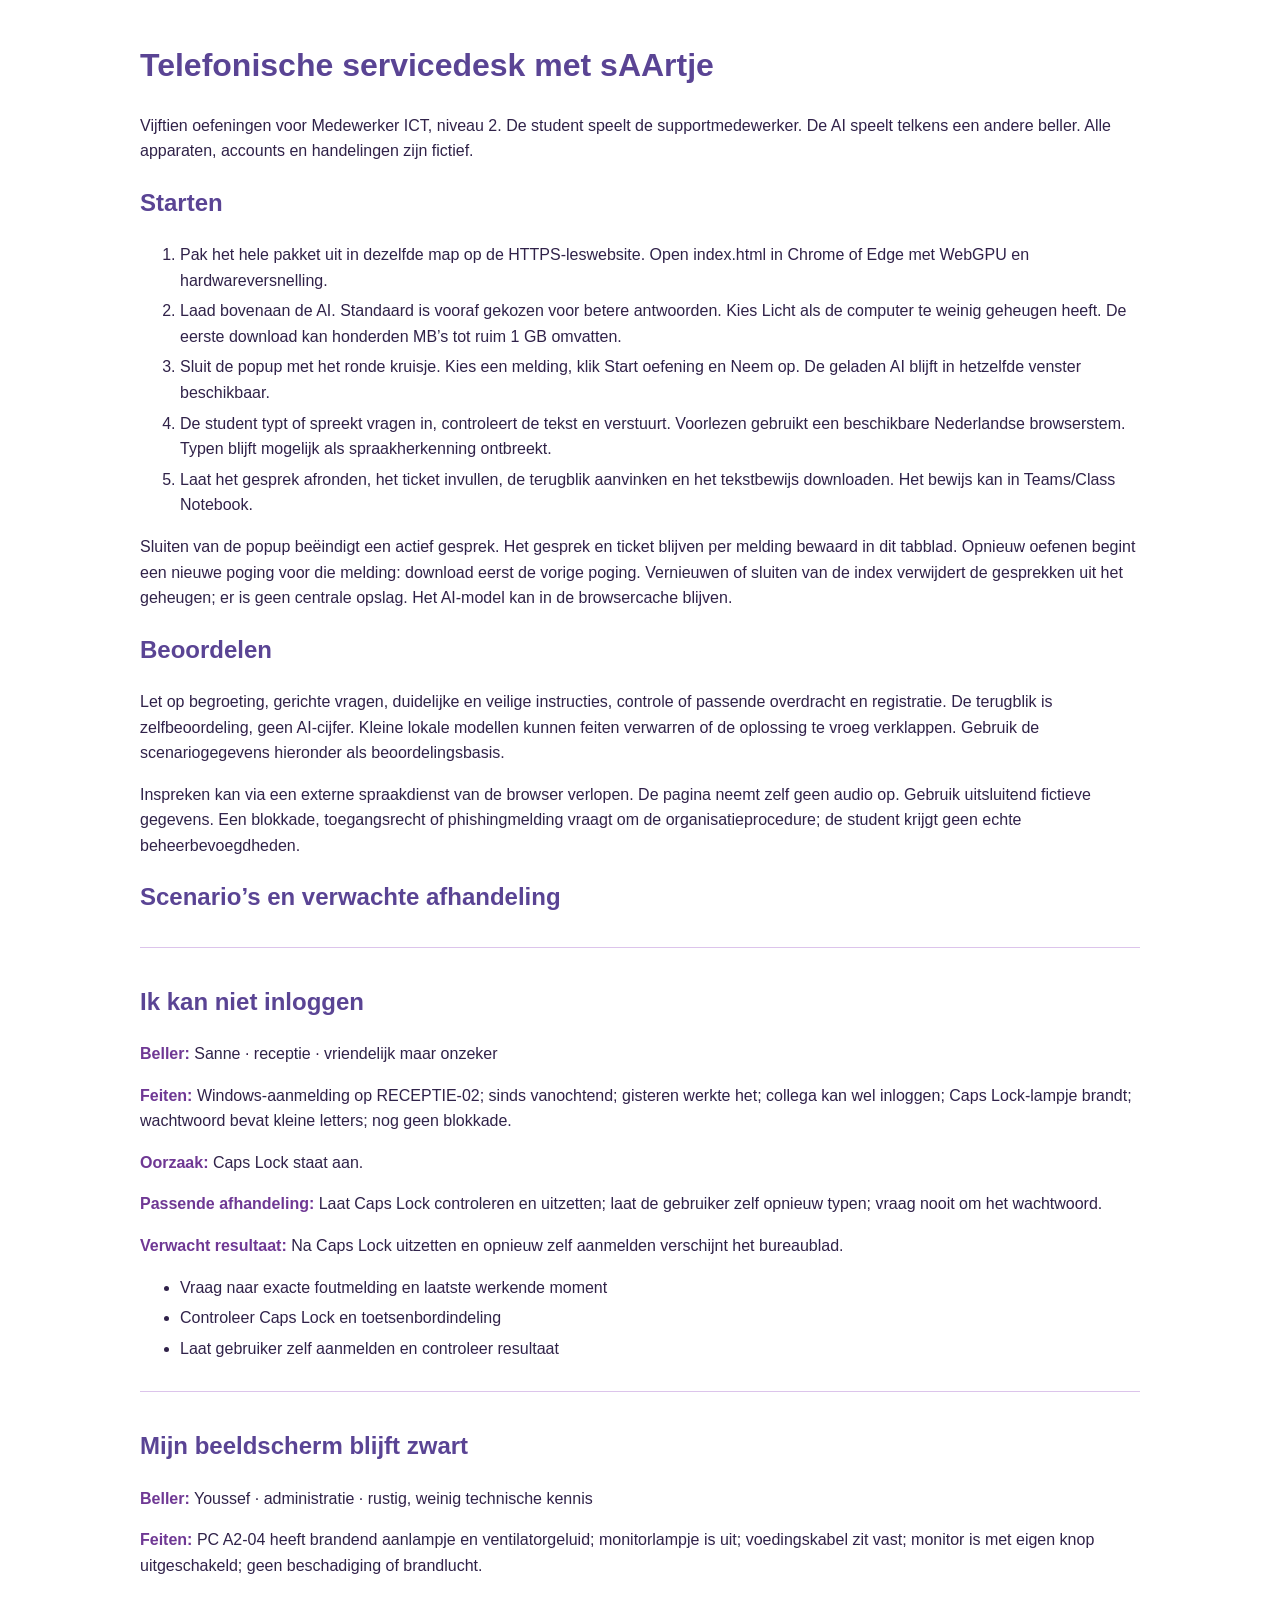
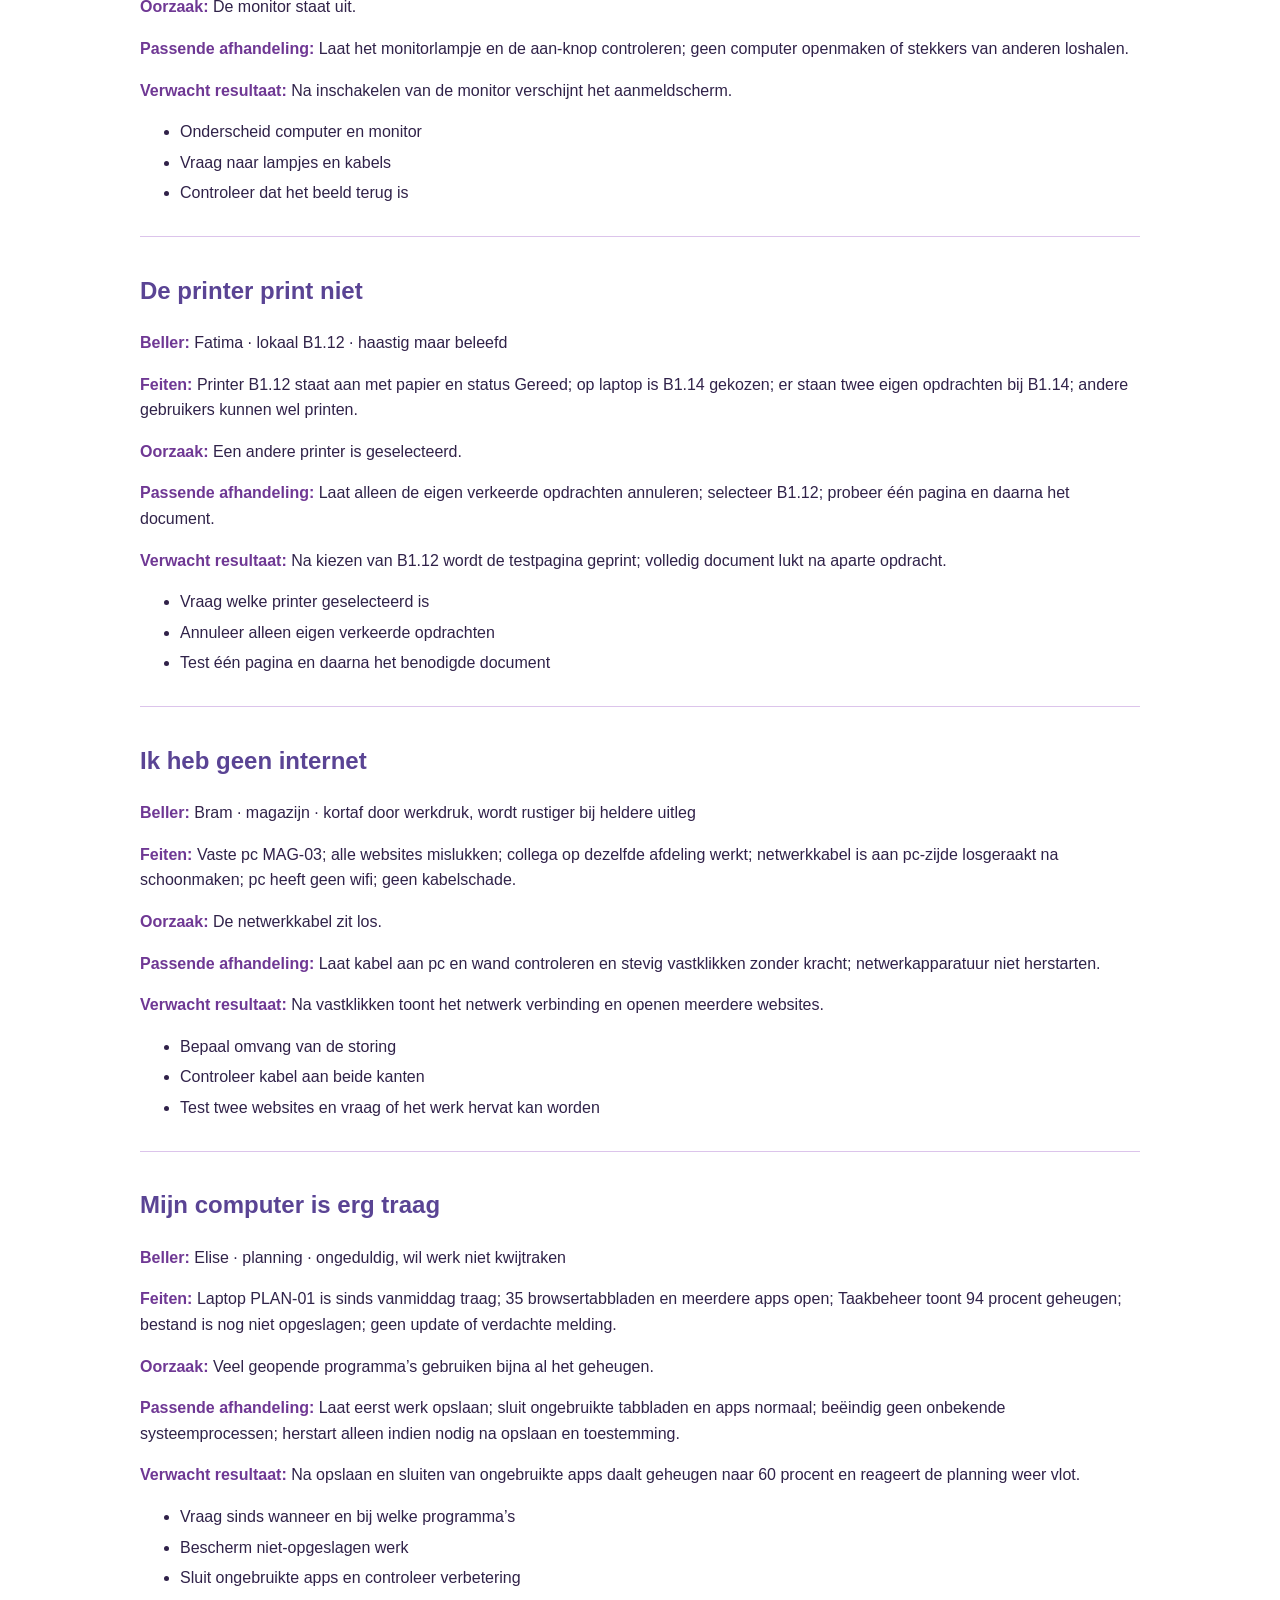
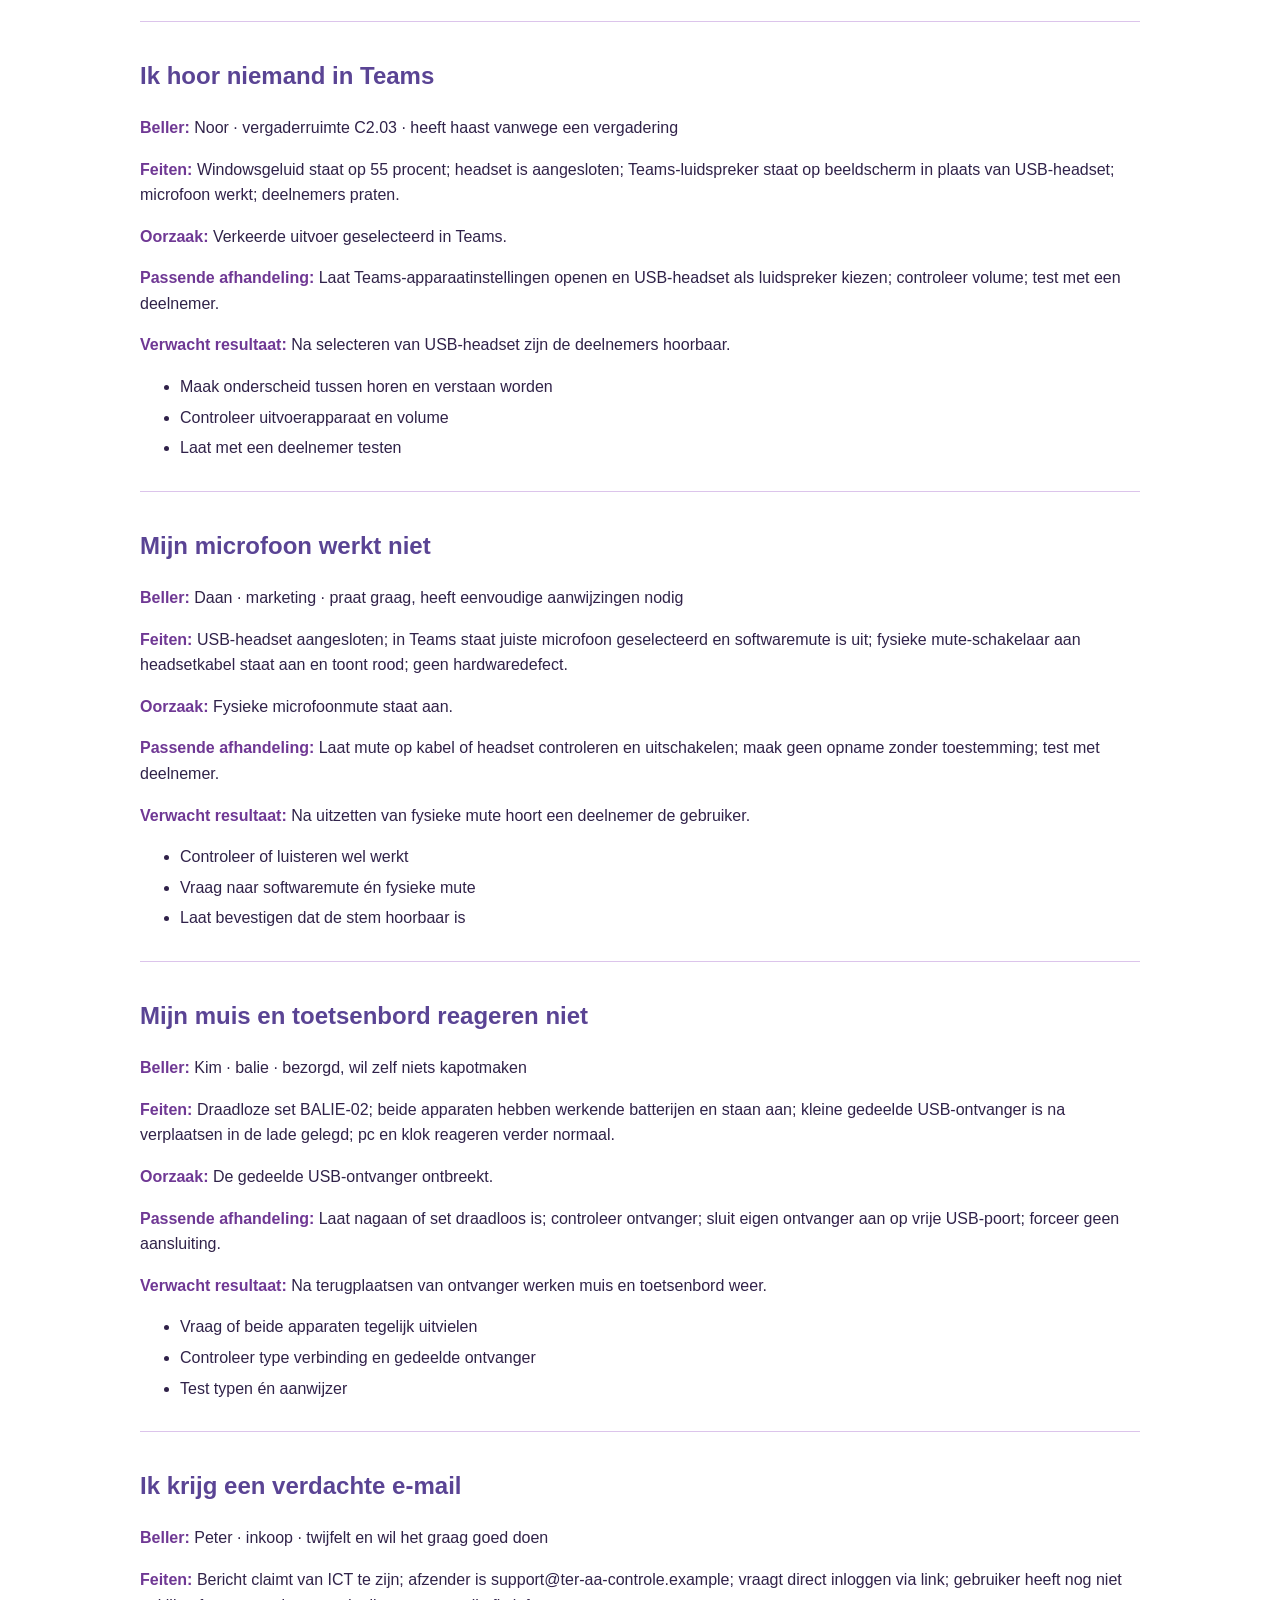
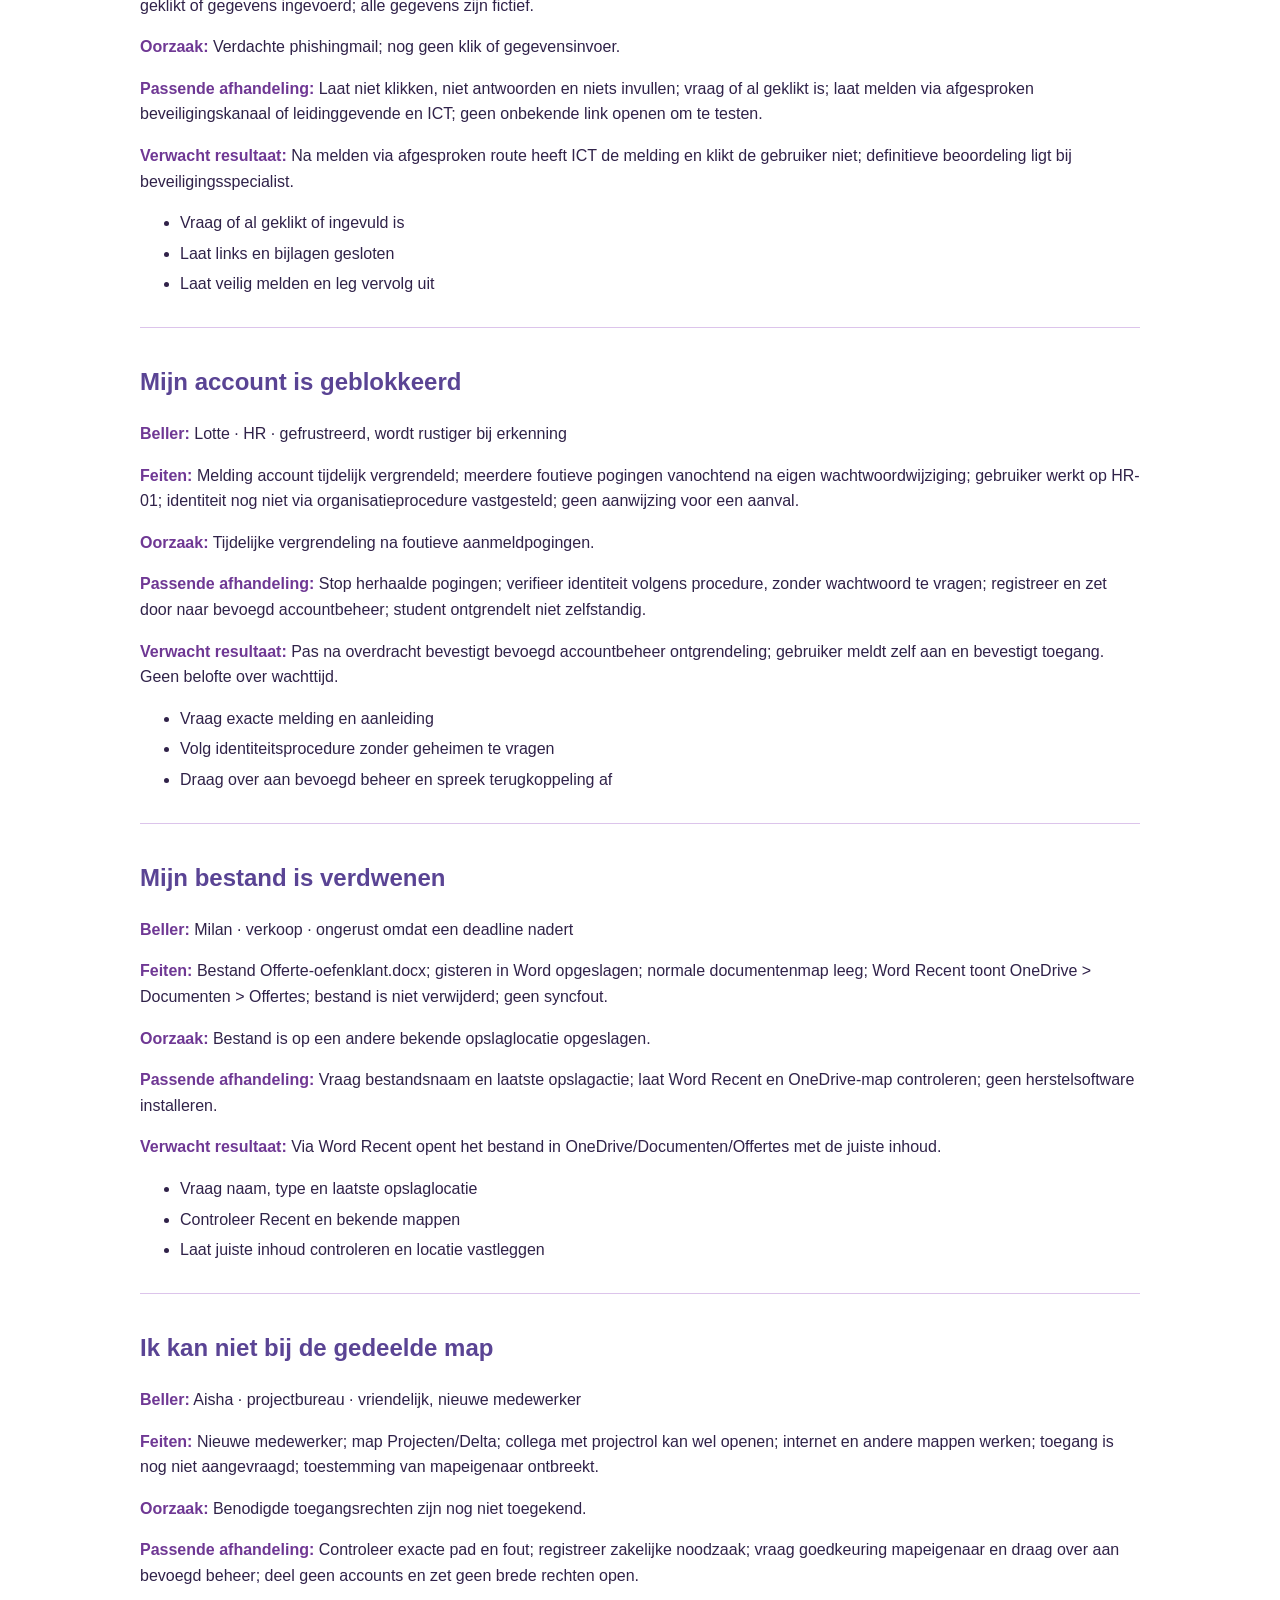
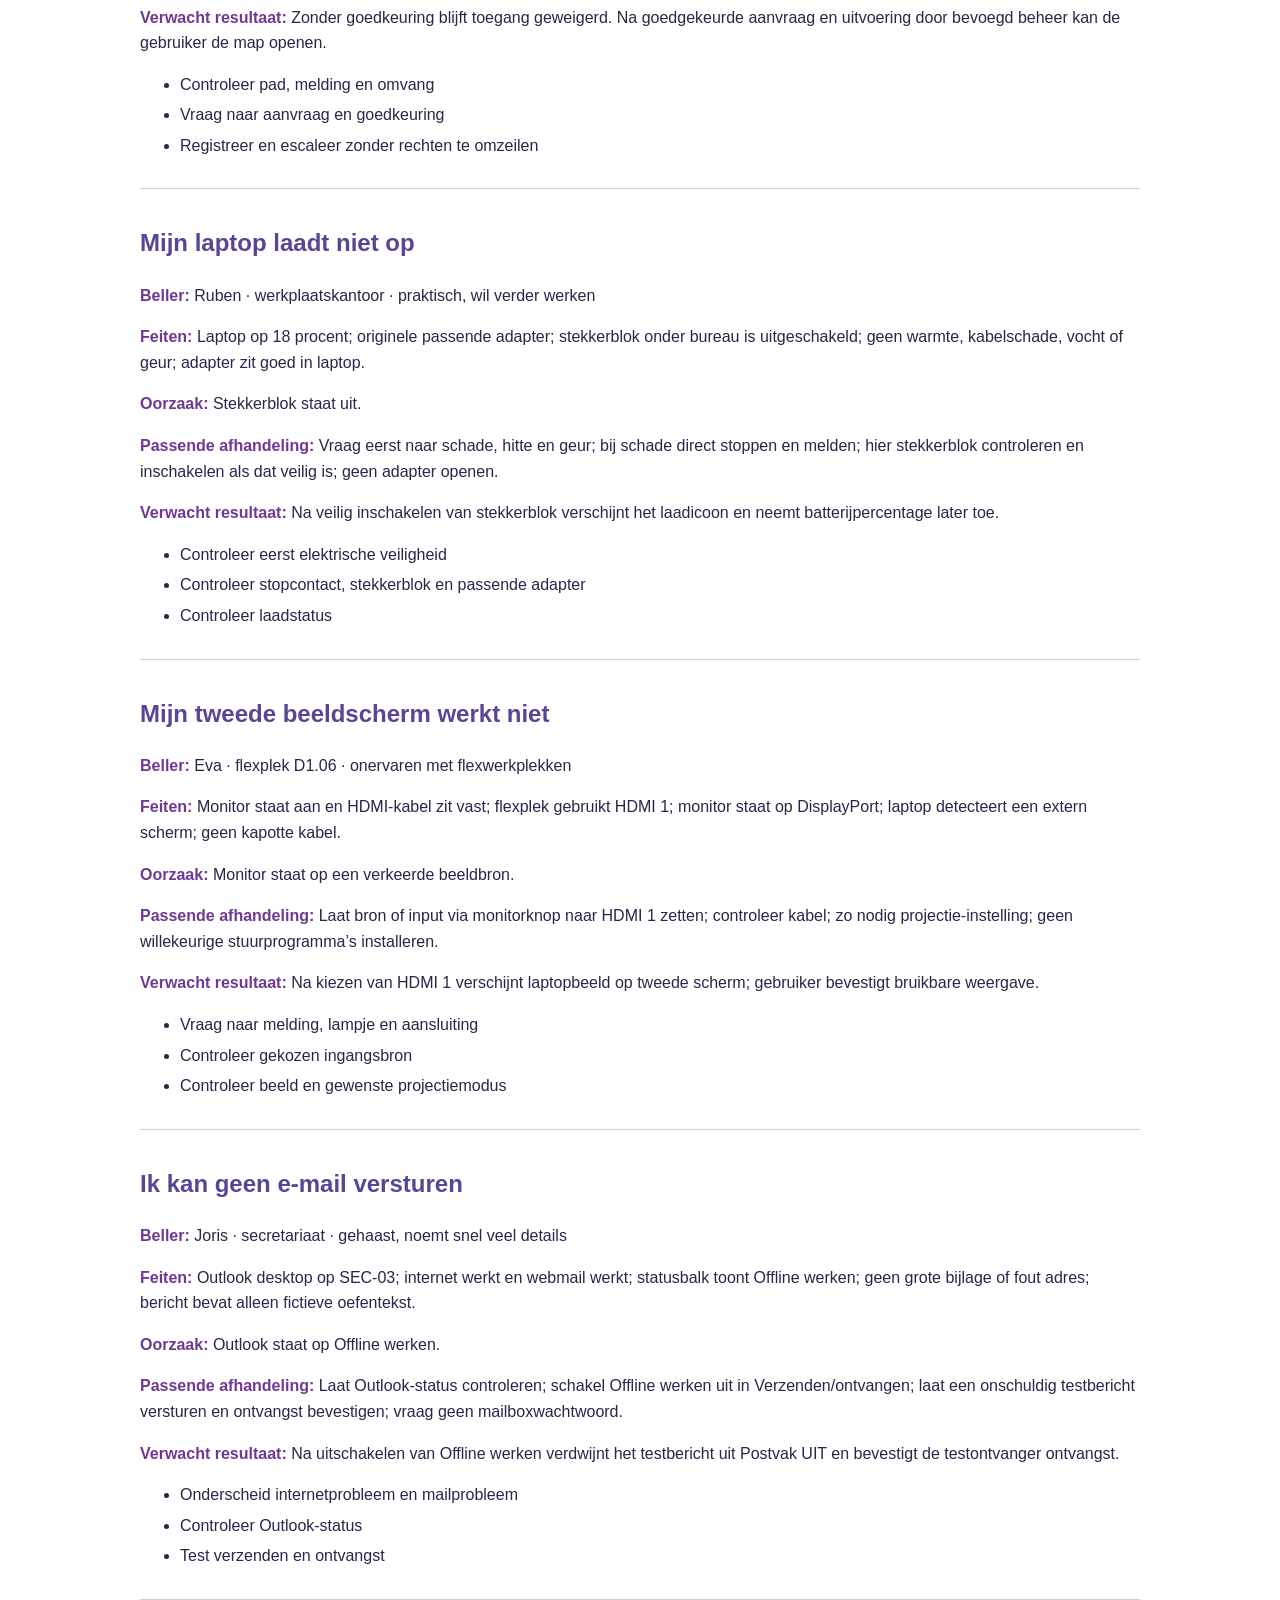
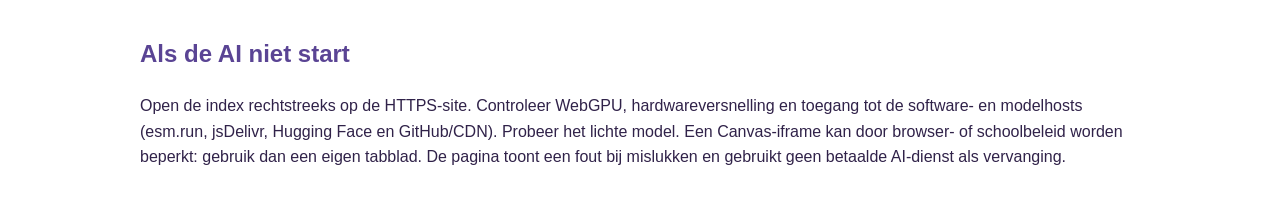
==== docentenhandleiding.html @ e665d0c9 "Add files via upload" ====
<!doctype html><html lang="nl"><meta charset="utf-8"><meta name="viewport" content="width=device-width,initial-scale=1"><title>Docentenhandleiding · sAArtje</title><style>body{font:16px/1.6 Arial;max-width:1000px;margin:40px auto;padding:0 25px;color:#302249}h1,h2{color:#5a4494}section{border-top:1px solid #dcc4eb;padding-top:15px;margin-top:30px}li{margin:5px 0}strong{color:#6f3894}@media print{section{break-inside:avoid}}</style><h1>Telefonische servicedesk met sAArtje</h1><p>Vijftien oefeningen voor Medewerker ICT, niveau 2. De student speelt de supportmedewerker. De AI speelt telkens een andere beller. Alle apparaten, accounts en handelingen zijn fictief.</p><h2>Starten</h2><ol><li>Pak het hele pakket uit in dezelfde map op de HTTPS-leswebsite. Open index.html in Chrome of Edge met WebGPU en hardwareversnelling.</li><li>Laad bovenaan de AI. Standaard is vooraf gekozen voor betere antwoorden. Kies Licht als de computer te weinig geheugen heeft. De eerste download kan honderden MB’s tot ruim 1 GB omvatten.</li><li>Sluit de popup met het ronde kruisje. Kies een melding, klik Start oefening en Neem op. De geladen AI blijft in hetzelfde venster beschikbaar.</li><li>De student typt of spreekt vragen in, controleert de tekst en verstuurt. Voorlezen gebruikt een beschikbare Nederlandse browserstem. Typen blijft mogelijk als spraakherkenning ontbreekt.</li><li>Laat het gesprek afronden, het ticket invullen, de terugblik aanvinken en het tekstbewijs downloaden. Het bewijs kan in Teams/Class Notebook.</li></ol><p>Sluiten van de popup beëindigt een actief gesprek. Het gesprek en ticket blijven per melding bewaard in dit tabblad. Opnieuw oefenen begint een nieuwe poging voor die melding: download eerst de vorige poging. Vernieuwen of sluiten van de index verwijdert de gesprekken uit het geheugen; er is geen centrale opslag. Het AI-model kan in de browsercache blijven.</p><h2>Beoordelen</h2><p>Let op begroeting, gerichte vragen, duidelijke en veilige instructies, controle of passende overdracht en registratie. De terugblik is zelfbeoordeling, geen AI-cijfer. Kleine lokale modellen kunnen feiten verwarren of de oplossing te vroeg verklappen. Gebruik de scenariogegevens hieronder als beoordelingsbasis.</p><p>Inspreken kan via een externe spraakdienst van de browser verlopen. De pagina neemt zelf geen audio op. Gebruik uitsluitend fictieve gegevens. Een blokkade, toegangsrecht of phishingmelding vraagt om de organisatieprocedure; de student krijgt geen echte beheerbevoegdheden.</p><h2>Scenario’s en verwachte afhandeling</h2><section><h2>Ik kan niet inloggen</h2><p><strong>Beller:</strong> Sanne · receptie · vriendelijk maar onzeker</p><p><strong>Feiten:</strong> Windows-aanmelding op RECEPTIE-02; sinds vanochtend; gisteren werkte het; collega kan wel inloggen; Caps Lock-lampje brandt; wachtwoord bevat kleine letters; nog geen blokkade.</p><p><strong>Oorzaak:</strong> Caps Lock staat aan.</p><p><strong>Passende afhandeling:</strong> Laat Caps Lock controleren en uitzetten; laat de gebruiker zelf opnieuw typen; vraag nooit om het wachtwoord.</p><p><strong>Verwacht resultaat:</strong> Na Caps Lock uitzetten en opnieuw zelf aanmelden verschijnt het bureaublad.</p><ul><li>Vraag naar exacte foutmelding en laatste werkende moment</li><li>Controleer Caps Lock en toetsenbordindeling</li><li>Laat gebruiker zelf aanmelden en controleer resultaat</li></ul></section><section><h2>Mijn beeldscherm blijft zwart</h2><p><strong>Beller:</strong> Youssef · administratie · rustig, weinig technische kennis</p><p><strong>Feiten:</strong> PC A2-04 heeft brandend aanlampje en ventilatorgeluid; monitorlampje is uit; voedingskabel zit vast; monitor is met eigen knop uitgeschakeld; geen beschadiging of brandlucht.</p><p><strong>Oorzaak:</strong> De monitor staat uit.</p><p><strong>Passende afhandeling:</strong> Laat het monitorlampje en de aan-knop controleren; geen computer openmaken of stekkers van anderen loshalen.</p><p><strong>Verwacht resultaat:</strong> Na inschakelen van de monitor verschijnt het aanmeldscherm.</p><ul><li>Onderscheid computer en monitor</li><li>Vraag naar lampjes en kabels</li><li>Controleer dat het beeld terug is</li></ul></section><section><h2>De printer print niet</h2><p><strong>Beller:</strong> Fatima · lokaal B1.12 · haastig maar beleefd</p><p><strong>Feiten:</strong> Printer B1.12 staat aan met papier en status Gereed; op laptop is B1.14 gekozen; er staan twee eigen opdrachten bij B1.14; andere gebruikers kunnen wel printen.</p><p><strong>Oorzaak:</strong> Een andere printer is geselecteerd.</p><p><strong>Passende afhandeling:</strong> Laat alleen de eigen verkeerde opdrachten annuleren; selecteer B1.12; probeer één pagina en daarna het document.</p><p><strong>Verwacht resultaat:</strong> Na kiezen van B1.12 wordt de testpagina geprint; volledig document lukt na aparte opdracht.</p><ul><li>Vraag welke printer geselecteerd is</li><li>Annuleer alleen eigen verkeerde opdrachten</li><li>Test één pagina en daarna het benodigde document</li></ul></section><section><h2>Ik heb geen internet</h2><p><strong>Beller:</strong> Bram · magazijn · kortaf door werkdruk, wordt rustiger bij heldere uitleg</p><p><strong>Feiten:</strong> Vaste pc MAG-03; alle websites mislukken; collega op dezelfde afdeling werkt; netwerkkabel is aan pc-zijde losgeraakt na schoonmaken; pc heeft geen wifi; geen kabelschade.</p><p><strong>Oorzaak:</strong> De netwerkkabel zit los.</p><p><strong>Passende afhandeling:</strong> Laat kabel aan pc en wand controleren en stevig vastklikken zonder kracht; netwerkapparatuur niet herstarten.</p><p><strong>Verwacht resultaat:</strong> Na vastklikken toont het netwerk verbinding en openen meerdere websites.</p><ul><li>Bepaal omvang van de storing</li><li>Controleer kabel aan beide kanten</li><li>Test twee websites en vraag of het werk hervat kan worden</li></ul></section><section><h2>Mijn computer is erg traag</h2><p><strong>Beller:</strong> Elise · planning · ongeduldig, wil werk niet kwijtraken</p><p><strong>Feiten:</strong> Laptop PLAN-01 is sinds vanmiddag traag; 35 browsertabbladen en meerdere apps open; Taakbeheer toont 94 procent geheugen; bestand is nog niet opgeslagen; geen update of verdachte melding.</p><p><strong>Oorzaak:</strong> Veel geopende programma’s gebruiken bijna al het geheugen.</p><p><strong>Passende afhandeling:</strong> Laat eerst werk opslaan; sluit ongebruikte tabbladen en apps normaal; beëindig geen onbekende systeemprocessen; herstart alleen indien nodig na opslaan en toestemming.</p><p><strong>Verwacht resultaat:</strong> Na opslaan en sluiten van ongebruikte apps daalt geheugen naar 60 procent en reageert de planning weer vlot.</p><ul><li>Vraag sinds wanneer en bij welke programma’s</li><li>Bescherm niet-opgeslagen werk</li><li>Sluit ongebruikte apps en controleer verbetering</li></ul></section><section><h2>Ik hoor niemand in Teams</h2><p><strong>Beller:</strong> Noor · vergaderruimte C2.03 · heeft haast vanwege een vergadering</p><p><strong>Feiten:</strong> Windowsgeluid staat op 55 procent; headset is aangesloten; Teams-luidspreker staat op beeldscherm in plaats van USB-headset; microfoon werkt; deelnemers praten.</p><p><strong>Oorzaak:</strong> Verkeerde uitvoer geselecteerd in Teams.</p><p><strong>Passende afhandeling:</strong> Laat Teams-apparaatinstellingen openen en USB-headset als luidspreker kiezen; controleer volume; test met een deelnemer.</p><p><strong>Verwacht resultaat:</strong> Na selecteren van USB-headset zijn de deelnemers hoorbaar.</p><ul><li>Maak onderscheid tussen horen en verstaan worden</li><li>Controleer uitvoerapparaat en volume</li><li>Laat met een deelnemer testen</li></ul></section><section><h2>Mijn microfoon werkt niet</h2><p><strong>Beller:</strong> Daan · marketing · praat graag, heeft eenvoudige aanwijzingen nodig</p><p><strong>Feiten:</strong> USB-headset aangesloten; in Teams staat juiste microfoon geselecteerd en softwaremute is uit; fysieke mute-schakelaar aan headsetkabel staat aan en toont rood; geen hardwaredefect.</p><p><strong>Oorzaak:</strong> Fysieke microfoonmute staat aan.</p><p><strong>Passende afhandeling:</strong> Laat mute op kabel of headset controleren en uitschakelen; maak geen opname zonder toestemming; test met deelnemer.</p><p><strong>Verwacht resultaat:</strong> Na uitzetten van fysieke mute hoort een deelnemer de gebruiker.</p><ul><li>Controleer of luisteren wel werkt</li><li>Vraag naar softwaremute én fysieke mute</li><li>Laat bevestigen dat de stem hoorbaar is</li></ul></section><section><h2>Mijn muis en toetsenbord reageren niet</h2><p><strong>Beller:</strong> Kim · balie · bezorgd, wil zelf niets kapotmaken</p><p><strong>Feiten:</strong> Draadloze set BALIE-02; beide apparaten hebben werkende batterijen en staan aan; kleine gedeelde USB-ontvanger is na verplaatsen in de lade gelegd; pc en klok reageren verder normaal.</p><p><strong>Oorzaak:</strong> De gedeelde USB-ontvanger ontbreekt.</p><p><strong>Passende afhandeling:</strong> Laat nagaan of set draadloos is; controleer ontvanger; sluit eigen ontvanger aan op vrije USB-poort; forceer geen aansluiting.</p><p><strong>Verwacht resultaat:</strong> Na terugplaatsen van ontvanger werken muis en toetsenbord weer.</p><ul><li>Vraag of beide apparaten tegelijk uitvielen</li><li>Controleer type verbinding en gedeelde ontvanger</li><li>Test typen én aanwijzer</li></ul></section><section><h2>Ik krijg een verdachte e-mail</h2><p><strong>Beller:</strong> Peter · inkoop · twijfelt en wil het graag goed doen</p><p><strong>Feiten:</strong> Bericht claimt van ICT te zijn; afzender is support@ter-aa-controle.example; vraagt direct inloggen via link; gebruiker heeft nog niet geklikt of gegevens ingevoerd; alle gegevens zijn fictief.</p><p><strong>Oorzaak:</strong> Verdachte phishingmail; nog geen klik of gegevensinvoer.</p><p><strong>Passende afhandeling:</strong> Laat niet klikken, niet antwoorden en niets invullen; vraag of al geklikt is; laat melden via afgesproken beveiligingskanaal of leidinggevende en ICT; geen onbekende link openen om te testen.</p><p><strong>Verwacht resultaat:</strong> Na melden via afgesproken route heeft ICT de melding en klikt de gebruiker niet; definitieve beoordeling ligt bij beveiligingsspecialist.</p><ul><li>Vraag of al geklikt of ingevuld is</li><li>Laat links en bijlagen gesloten</li><li>Laat veilig melden en leg vervolg uit</li></ul></section><section><h2>Mijn account is geblokkeerd</h2><p><strong>Beller:</strong> Lotte · HR · gefrustreerd, wordt rustiger bij erkenning</p><p><strong>Feiten:</strong> Melding account tijdelijk vergrendeld; meerdere foutieve pogingen vanochtend na eigen wachtwoordwijziging; gebruiker werkt op HR-01; identiteit nog niet via organisatieprocedure vastgesteld; geen aanwijzing voor een aanval.</p><p><strong>Oorzaak:</strong> Tijdelijke vergrendeling na foutieve aanmeldpogingen.</p><p><strong>Passende afhandeling:</strong> Stop herhaalde pogingen; verifieer identiteit volgens procedure, zonder wachtwoord te vragen; registreer en zet door naar bevoegd accountbeheer; student ontgrendelt niet zelfstandig.</p><p><strong>Verwacht resultaat:</strong> Pas na overdracht bevestigt bevoegd accountbeheer ontgrendeling; gebruiker meldt zelf aan en bevestigt toegang. Geen belofte over wachttijd.</p><ul><li>Vraag exacte melding en aanleiding</li><li>Volg identiteitsprocedure zonder geheimen te vragen</li><li>Draag over aan bevoegd beheer en spreek terugkoppeling af</li></ul></section><section><h2>Mijn bestand is verdwenen</h2><p><strong>Beller:</strong> Milan · verkoop · ongerust omdat een deadline nadert</p><p><strong>Feiten:</strong> Bestand Offerte-oefenklant.docx; gisteren in Word opgeslagen; normale documentenmap leeg; Word Recent toont OneDrive &gt; Documenten &gt; Offertes; bestand is niet verwijderd; geen syncfout.</p><p><strong>Oorzaak:</strong> Bestand is op een andere bekende opslaglocatie opgeslagen.</p><p><strong>Passende afhandeling:</strong> Vraag bestandsnaam en laatste opslagactie; laat Word Recent en OneDrive-map controleren; geen herstelsoftware installeren.</p><p><strong>Verwacht resultaat:</strong> Via Word Recent opent het bestand in OneDrive/Documenten/Offertes met de juiste inhoud.</p><ul><li>Vraag naam, type en laatste opslaglocatie</li><li>Controleer Recent en bekende mappen</li><li>Laat juiste inhoud controleren en locatie vastleggen</li></ul></section><section><h2>Ik kan niet bij de gedeelde map</h2><p><strong>Beller:</strong> Aisha · projectbureau · vriendelijk, nieuwe medewerker</p><p><strong>Feiten:</strong> Nieuwe medewerker; map Projecten/Delta; collega met projectrol kan wel openen; internet en andere mappen werken; toegang is nog niet aangevraagd; toestemming van mapeigenaar ontbreekt.</p><p><strong>Oorzaak:</strong> Benodigde toegangsrechten zijn nog niet toegekend.</p><p><strong>Passende afhandeling:</strong> Controleer exacte pad en fout; registreer zakelijke noodzaak; vraag goedkeuring mapeigenaar en draag over aan bevoegd beheer; deel geen accounts en zet geen brede rechten open.</p><p><strong>Verwacht resultaat:</strong> Zonder goedkeuring blijft toegang geweigerd. Na goedgekeurde aanvraag en uitvoering door bevoegd beheer kan de gebruiker de map openen.</p><ul><li>Controleer pad, melding en omvang</li><li>Vraag naar aanvraag en goedkeuring</li><li>Registreer en escaleer zonder rechten te omzeilen</li></ul></section><section><h2>Mijn laptop laadt niet op</h2><p><strong>Beller:</strong> Ruben · werkplaatskantoor · praktisch, wil verder werken</p><p><strong>Feiten:</strong> Laptop op 18 procent; originele passende adapter; stekkerblok onder bureau is uitgeschakeld; geen warmte, kabelschade, vocht of geur; adapter zit goed in laptop.</p><p><strong>Oorzaak:</strong> Stekkerblok staat uit.</p><p><strong>Passende afhandeling:</strong> Vraag eerst naar schade, hitte en geur; bij schade direct stoppen en melden; hier stekkerblok controleren en inschakelen als dat veilig is; geen adapter openen.</p><p><strong>Verwacht resultaat:</strong> Na veilig inschakelen van stekkerblok verschijnt het laadicoon en neemt batterijpercentage later toe.</p><ul><li>Controleer eerst elektrische veiligheid</li><li>Controleer stopcontact, stekkerblok en passende adapter</li><li>Controleer laadstatus</li></ul></section><section><h2>Mijn tweede beeldscherm werkt niet</h2><p><strong>Beller:</strong> Eva · flexplek D1.06 · onervaren met flexwerkplekken</p><p><strong>Feiten:</strong> Monitor staat aan en HDMI-kabel zit vast; flexplek gebruikt HDMI 1; monitor staat op DisplayPort; laptop detecteert een extern scherm; geen kapotte kabel.</p><p><strong>Oorzaak:</strong> Monitor staat op een verkeerde beeldbron.</p><p><strong>Passende afhandeling:</strong> Laat bron of input via monitorknop naar HDMI 1 zetten; controleer kabel; zo nodig projectie-instelling; geen willekeurige stuurprogramma’s installeren.</p><p><strong>Verwacht resultaat:</strong> Na kiezen van HDMI 1 verschijnt laptopbeeld op tweede scherm; gebruiker bevestigt bruikbare weergave.</p><ul><li>Vraag naar melding, lampje en aansluiting</li><li>Controleer gekozen ingangsbron</li><li>Controleer beeld en gewenste projectiemodus</li></ul></section><section><h2>Ik kan geen e-mail versturen</h2><p><strong>Beller:</strong> Joris · secretariaat · gehaast, noemt snel veel details</p><p><strong>Feiten:</strong> Outlook desktop op SEC-03; internet werkt en webmail werkt; statusbalk toont Offline werken; geen grote bijlage of fout adres; bericht bevat alleen fictieve oefentekst.</p><p><strong>Oorzaak:</strong> Outlook staat op Offline werken.</p><p><strong>Passende afhandeling:</strong> Laat Outlook-status controleren; schakel Offline werken uit in Verzenden/ontvangen; laat een onschuldig testbericht versturen en ontvangst bevestigen; vraag geen mailboxwachtwoord.</p><p><strong>Verwacht resultaat:</strong> Na uitschakelen van Offline werken verdwijnt het testbericht uit Postvak UIT en bevestigt de testontvanger ontvangst.</p><ul><li>Onderscheid internetprobleem en mailprobleem</li><li>Controleer Outlook-status</li><li>Test verzenden en ontvangst</li></ul></section><section><h2>Als de AI niet start</h2><p>Open de index rechtstreeks op de HTTPS-site. Controleer WebGPU, hardwareversnelling en toegang tot de software- en modelhosts (esm.run, jsDelivr, Hugging Face en GitHub/CDN). Probeer het lichte model. Een Canvas-iframe kan door browser- of schoolbeleid worden beperkt: gebruik dan een eigen tabblad. De pagina toont een fout bij mislukken en gebruikt geen betaalde AI-dienst als vervanging.</p></section></html>
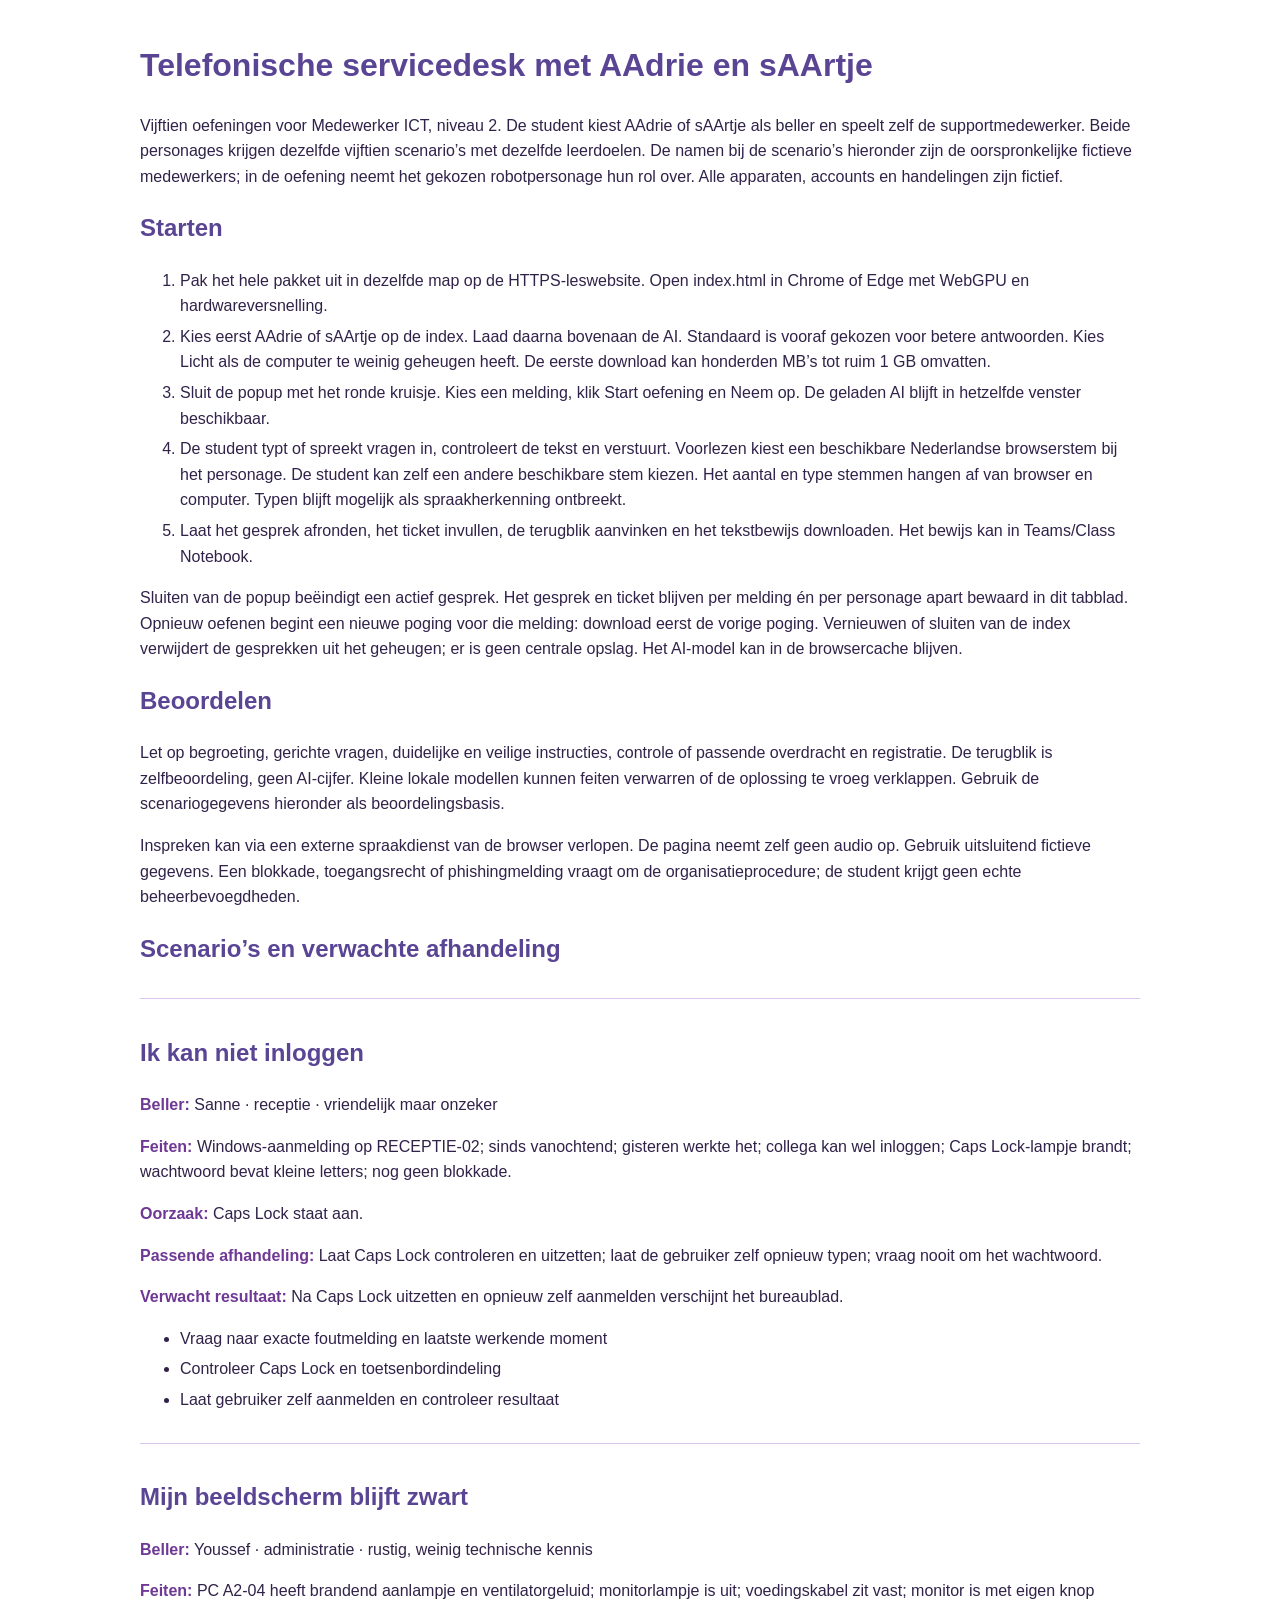
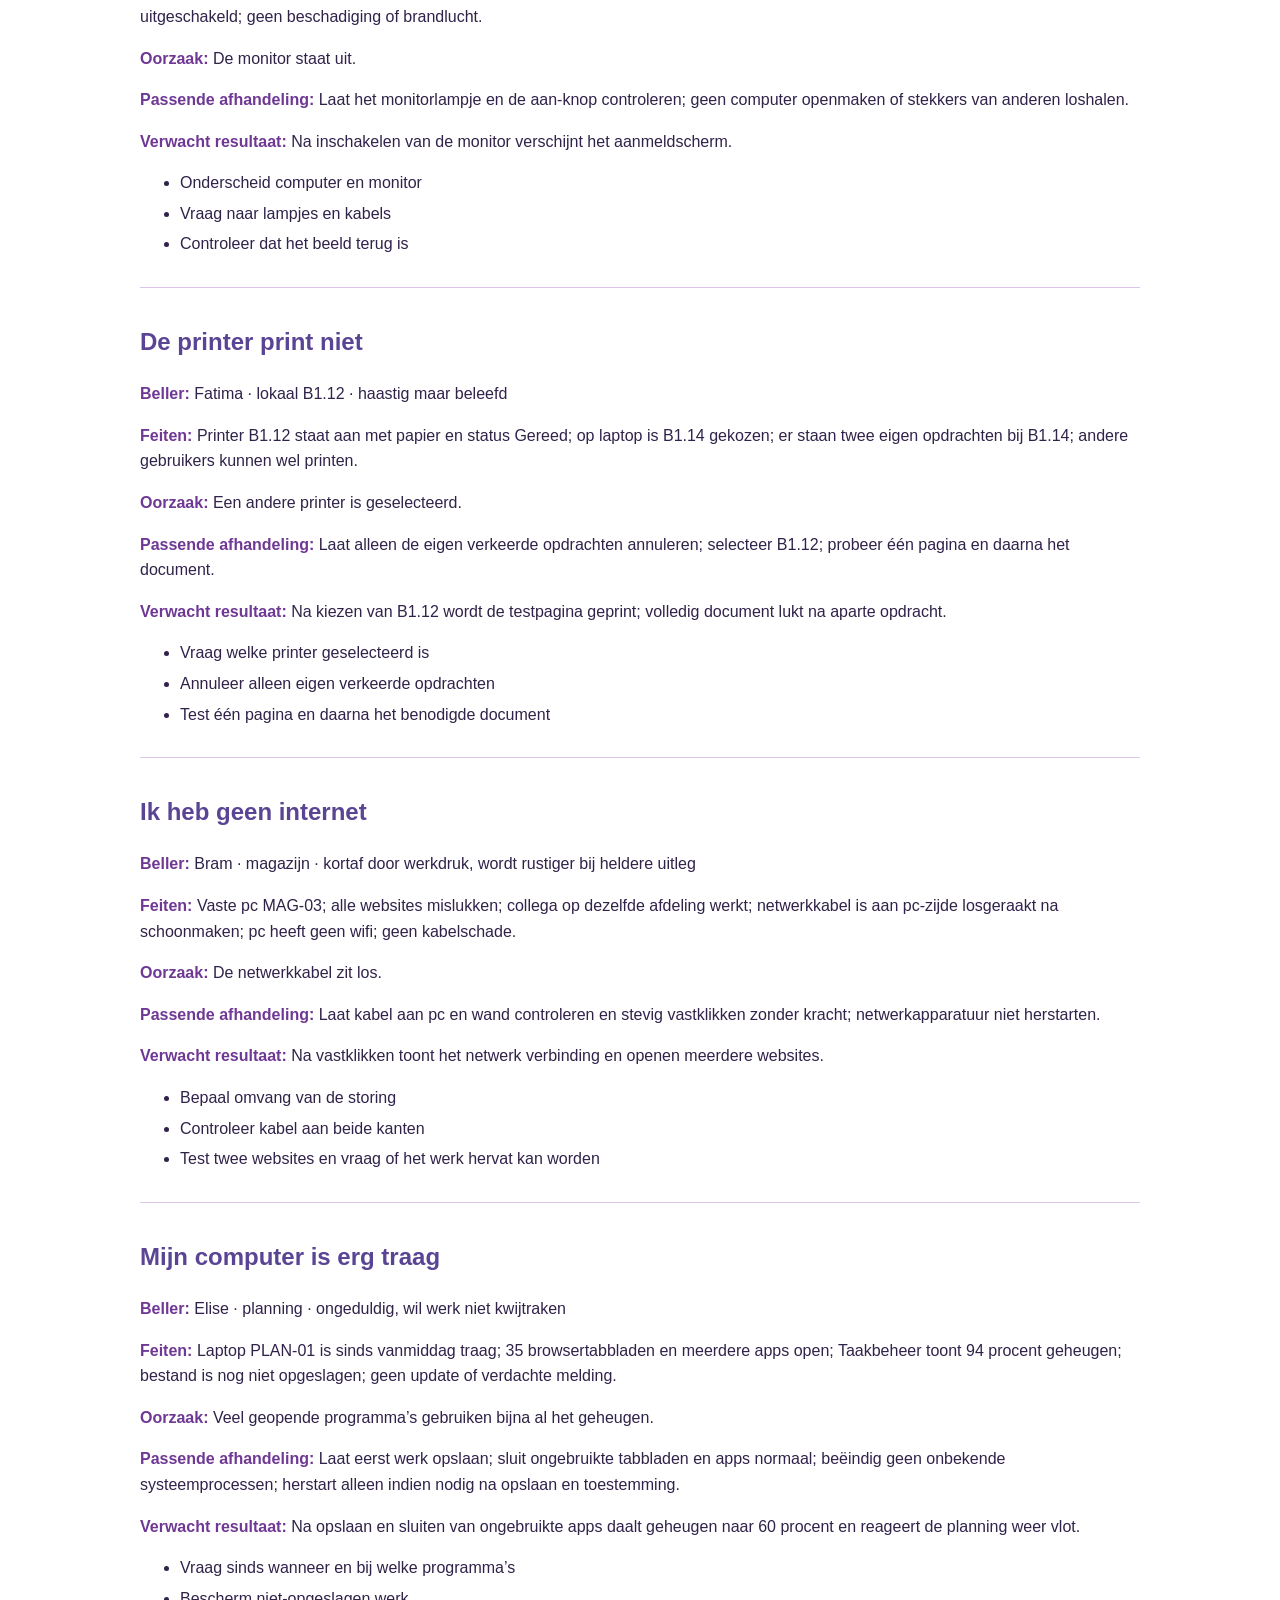
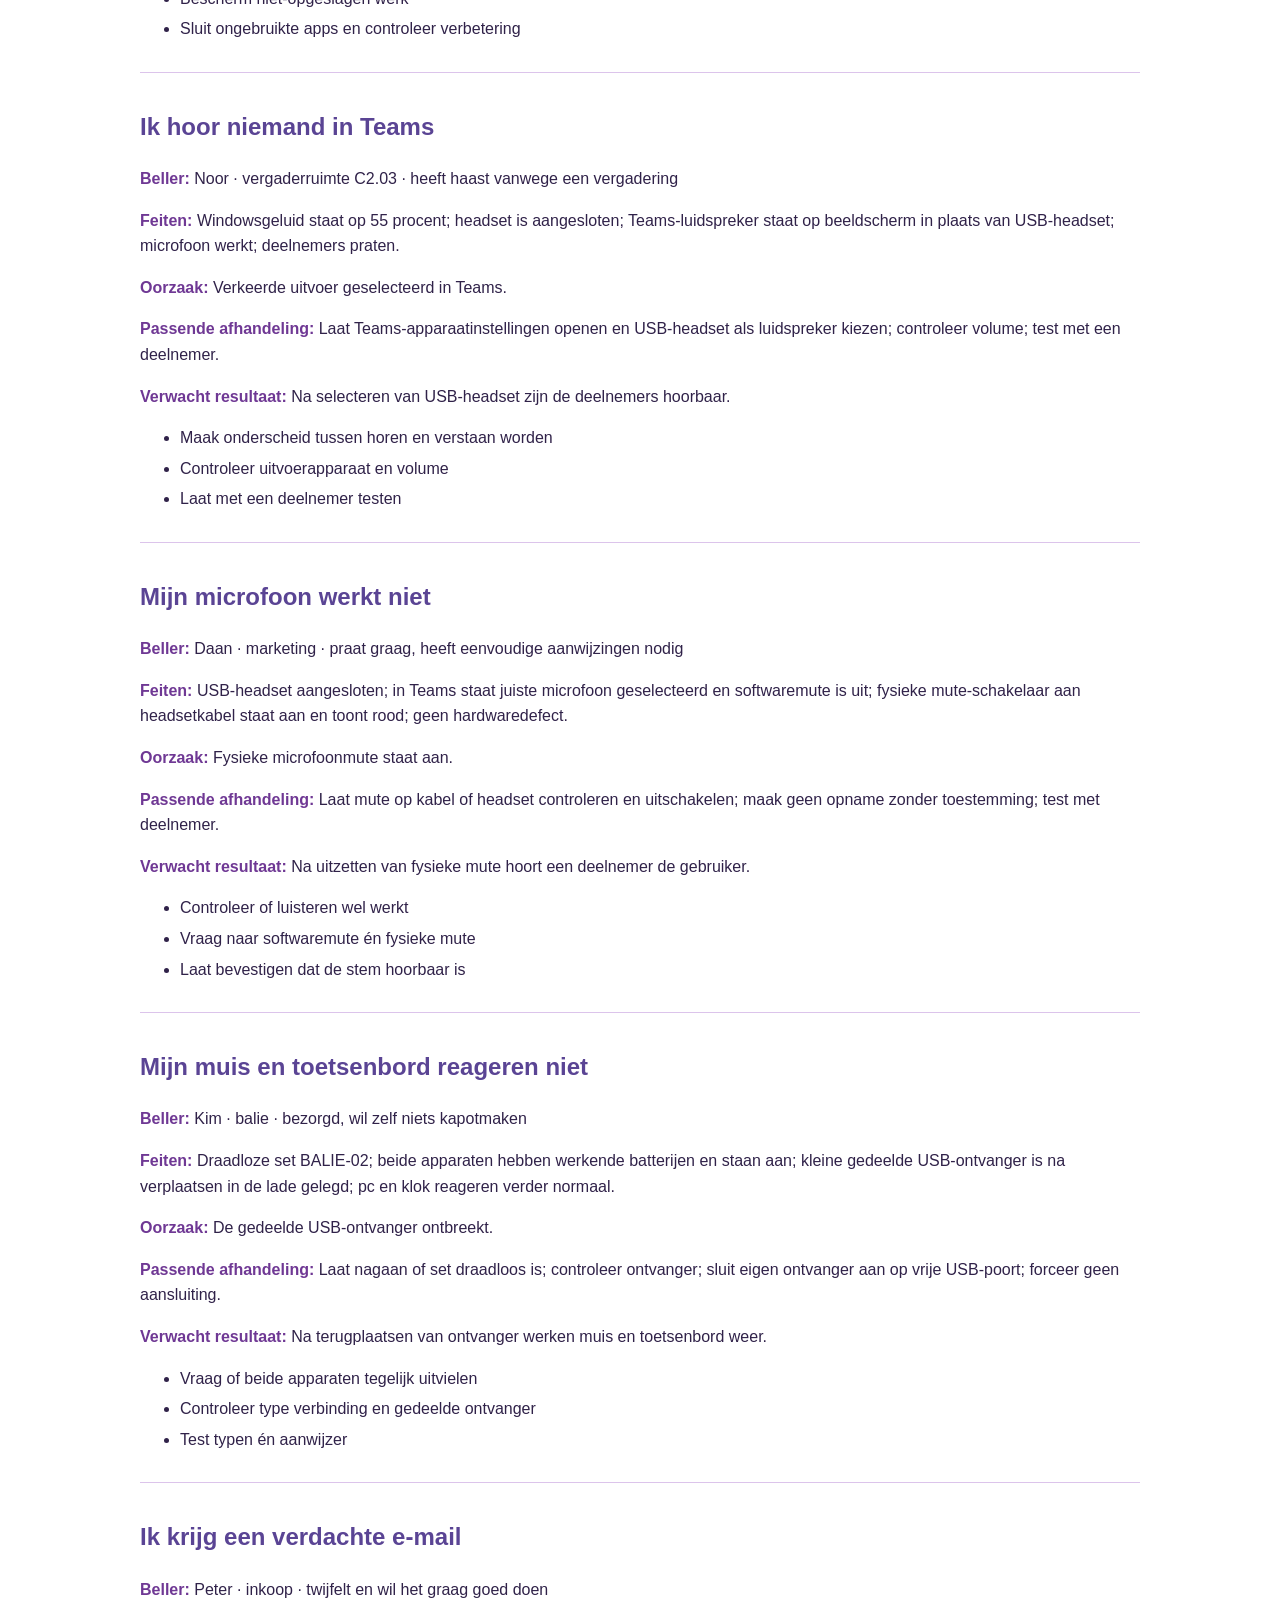
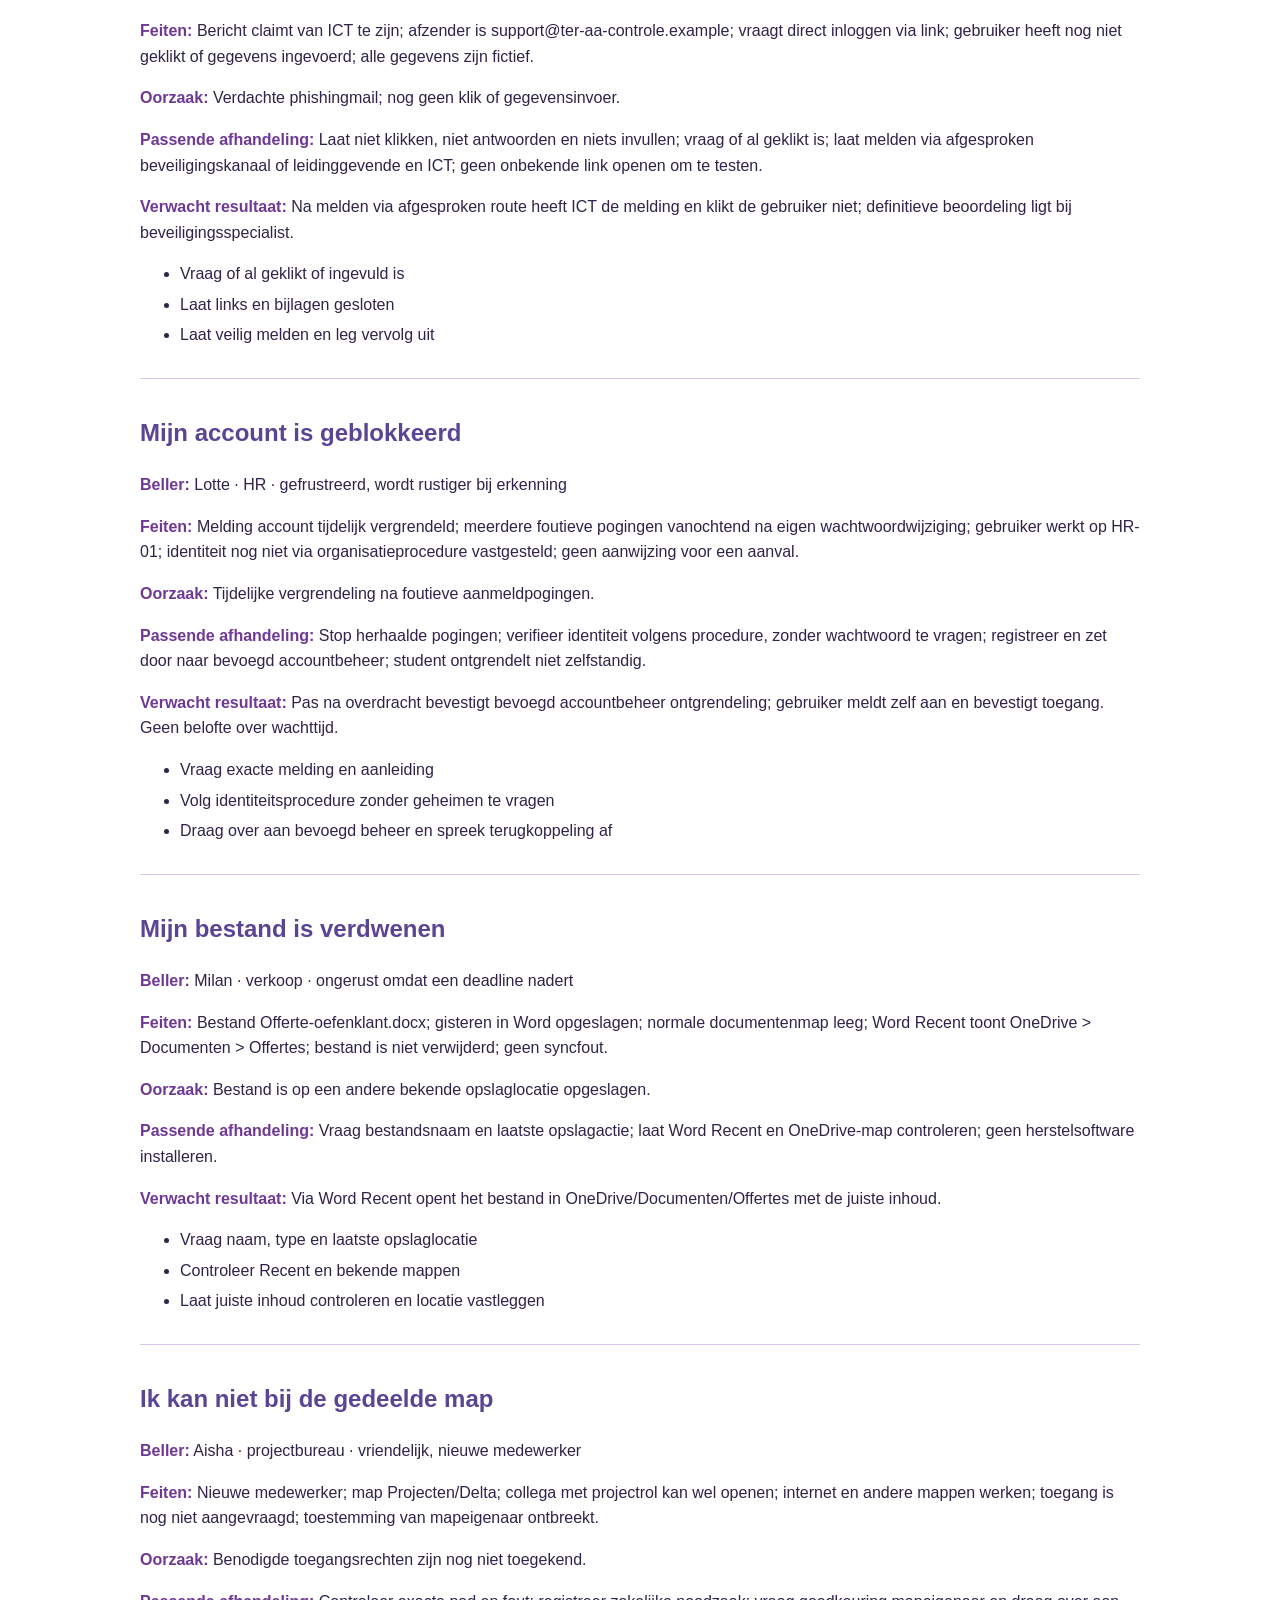
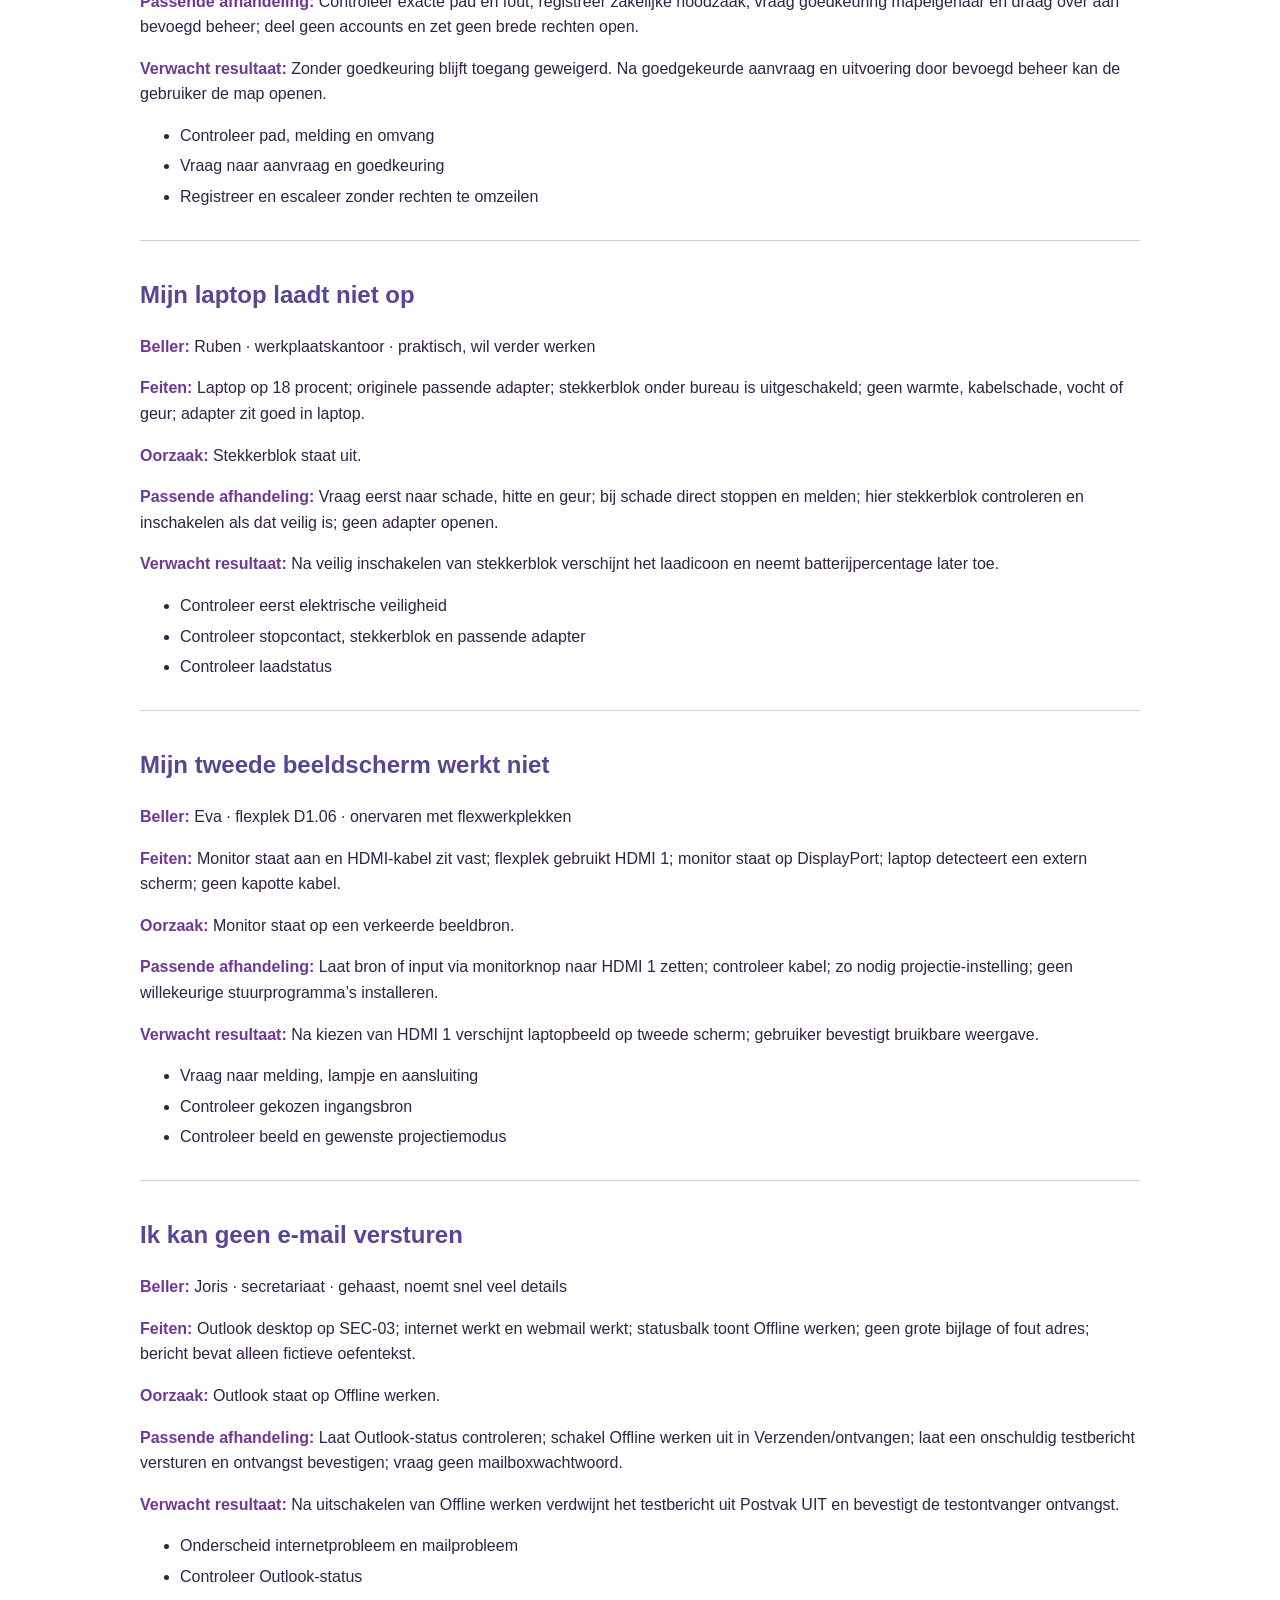
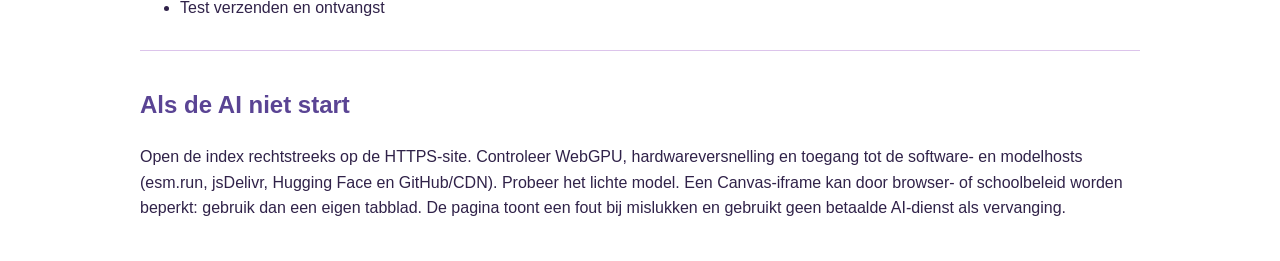
==== commit c64e9d6d: "Add files via upload" ====
--- a/docentenhandleiding.html
+++ b/docentenhandleiding.html
@@ -1 +1 @@
-<!doctype html><html lang="nl"><meta charset="utf-8"><meta name="viewport" content="width=device-width,initial-scale=1"><title>Docentenhandleiding · sAArtje</title><style>body{font:16px/1.6 Arial;max-width:1000px;margin:40px auto;padding:0 25px;color:#302249}h1,h2{color:#5a4494}section{border-top:1px solid #dcc4eb;padding-top:15px;margin-top:30px}li{margin:5px 0}strong{color:#6f3894}@media print{section{break-inside:avoid}}</style><h1>Telefonische servicedesk met sAArtje</h1><p>Vijftien oefeningen voor Medewerker ICT, niveau 2. De student speelt de supportmedewerker. De AI speelt telkens een andere beller. Alle apparaten, accounts en handelingen zijn fictief.</p><h2>Starten</h2><ol><li>Pak het hele pakket uit in dezelfde map op de HTTPS-leswebsite. Open index.html in Chrome of Edge met WebGPU en hardwareversnelling.</li><li>Laad bovenaan de AI. Standaard is vooraf gekozen voor betere antwoorden. Kies Licht als de computer te weinig geheugen heeft. De eerste download kan honderden MB’s tot ruim 1 GB omvatten.</li><li>Sluit de popup met het ronde kruisje. Kies een melding, klik Start oefening en Neem op. De geladen AI blijft in hetzelfde venster beschikbaar.</li><li>De student typt of spreekt vragen in, controleert de tekst en verstuurt. Voorlezen gebruikt een beschikbare Nederlandse browserstem. Typen blijft mogelijk als spraakherkenning ontbreekt.</li><li>Laat het gesprek afronden, het ticket invullen, de terugblik aanvinken en het tekstbewijs downloaden. Het bewijs kan in Teams/Class Notebook.</li></ol><p>Sluiten van de popup beëindigt een actief gesprek. Het gesprek en ticket blijven per melding bewaard in dit tabblad. Opnieuw oefenen begint een nieuwe poging voor die melding: download eerst de vorige poging. Vernieuwen of sluiten van de index verwijdert de gesprekken uit het geheugen; er is geen centrale opslag. Het AI-model kan in de browsercache blijven.</p><h2>Beoordelen</h2><p>Let op begroeting, gerichte vragen, duidelijke en veilige instructies, controle of passende overdracht en registratie. De terugblik is zelfbeoordeling, geen AI-cijfer. Kleine lokale modellen kunnen feiten verwarren of de oplossing te vroeg verklappen. Gebruik de scenariogegevens hieronder als beoordelingsbasis.</p><p>Inspreken kan via een externe spraakdienst van de browser verlopen. De pagina neemt zelf geen audio op. Gebruik uitsluitend fictieve gegevens. Een blokkade, toegangsrecht of phishingmelding vraagt om de organisatieprocedure; de student krijgt geen echte beheerbevoegdheden.</p><h2>Scenario’s en verwachte afhandeling</h2><section><h2>Ik kan niet inloggen</h2><p><strong>Beller:</strong> Sanne · receptie · vriendelijk maar onzeker</p><p><strong>Feiten:</strong> Windows-aanmelding op RECEPTIE-02; sinds vanochtend; gisteren werkte het; collega kan wel inloggen; Caps Lock-lampje brandt; wachtwoord bevat kleine letters; nog geen blokkade.</p><p><strong>Oorzaak:</strong> Caps Lock staat aan.</p><p><strong>Passende afhandeling:</strong> Laat Caps Lock controleren en uitzetten; laat de gebruiker zelf opnieuw typen; vraag nooit om het wachtwoord.</p><p><strong>Verwacht resultaat:</strong> Na Caps Lock uitzetten en opnieuw zelf aanmelden verschijnt het bureaublad.</p><ul><li>Vraag naar exacte foutmelding en laatste werkende moment</li><li>Controleer Caps Lock en toetsenbordindeling</li><li>Laat gebruiker zelf aanmelden en controleer resultaat</li></ul></section><section><h2>Mijn beeldscherm blijft zwart</h2><p><strong>Beller:</strong> Youssef · administratie · rustig, weinig technische kennis</p><p><strong>Feiten:</strong> PC A2-04 heeft brandend aanlampje en ventilatorgeluid; monitorlampje is uit; voedingskabel zit vast; monitor is met eigen knop uitgeschakeld; geen beschadiging of brandlucht.</p><p><strong>Oorzaak:</strong> De monitor staat uit.</p><p><strong>Passende afhandeling:</strong> Laat het monitorlampje en de aan-knop controleren; geen computer openmaken of stekkers van anderen loshalen.</p><p><strong>Verwacht resultaat:</strong> Na inschakelen van de monitor verschijnt het aanmeldscherm.</p><ul><li>Onderscheid computer en monitor</li><li>Vraag naar lampjes en kabels</li><li>Controleer dat het beeld terug is</li></ul></section><section><h2>De printer print niet</h2><p><strong>Beller:</strong> Fatima · lokaal B1.12 · haastig maar beleefd</p><p><strong>Feiten:</strong> Printer B1.12 staat aan met papier en status Gereed; op laptop is B1.14 gekozen; er staan twee eigen opdrachten bij B1.14; andere gebruikers kunnen wel printen.</p><p><strong>Oorzaak:</strong> Een andere printer is geselecteerd.</p><p><strong>Passende afhandeling:</strong> Laat alleen de eigen verkeerde opdrachten annuleren; selecteer B1.12; probeer één pagina en daarna het document.</p><p><strong>Verwacht resultaat:</strong> Na kiezen van B1.12 wordt de testpagina geprint; volledig document lukt na aparte opdracht.</p><ul><li>Vraag welke printer geselecteerd is</li><li>Annuleer alleen eigen verkeerde opdrachten</li><li>Test één pagina en daarna het benodigde document</li></ul></section><section><h2>Ik heb geen internet</h2><p><strong>Beller:</strong> Bram · magazijn · kortaf door werkdruk, wordt rustiger bij heldere uitleg</p><p><strong>Feiten:</strong> Vaste pc MAG-03; alle websites mislukken; collega op dezelfde afdeling werkt; netwerkkabel is aan pc-zijde losgeraakt na schoonmaken; pc heeft geen wifi; geen kabelschade.</p><p><strong>Oorzaak:</strong> De netwerkkabel zit los.</p><p><strong>Passende afhandeling:</strong> Laat kabel aan pc en wand controleren en stevig vastklikken zonder kracht; netwerkapparatuur niet herstarten.</p><p><strong>Verwacht resultaat:</strong> Na vastklikken toont het netwerk verbinding en openen meerdere websites.</p><ul><li>Bepaal omvang van de storing</li><li>Controleer kabel aan beide kanten</li><li>Test twee websites en vraag of het werk hervat kan worden</li></ul></section><section><h2>Mijn computer is erg traag</h2><p><strong>Beller:</strong> Elise · planning · ongeduldig, wil werk niet kwijtraken</p><p><strong>Feiten:</strong> Laptop PLAN-01 is sinds vanmiddag traag; 35 browsertabbladen en meerdere apps open; Taakbeheer toont 94 procent geheugen; bestand is nog niet opgeslagen; geen update of verdachte melding.</p><p><strong>Oorzaak:</strong> Veel geopende programma’s gebruiken bijna al het geheugen.</p><p><strong>Passende afhandeling:</strong> Laat eerst werk opslaan; sluit ongebruikte tabbladen en apps normaal; beëindig geen onbekende systeemprocessen; herstart alleen indien nodig na opslaan en toestemming.</p><p><strong>Verwacht resultaat:</strong> Na opslaan en sluiten van ongebruikte apps daalt geheugen naar 60 procent en reageert de planning weer vlot.</p><ul><li>Vraag sinds wanneer en bij welke programma’s</li><li>Bescherm niet-opgeslagen werk</li><li>Sluit ongebruikte apps en controleer verbetering</li></ul></section><section><h2>Ik hoor niemand in Teams</h2><p><strong>Beller:</strong> Noor · vergaderruimte C2.03 · heeft haast vanwege een vergadering</p><p><strong>Feiten:</strong> Windowsgeluid staat op 55 procent; headset is aangesloten; Teams-luidspreker staat op beeldscherm in plaats van USB-headset; microfoon werkt; deelnemers praten.</p><p><strong>Oorzaak:</strong> Verkeerde uitvoer geselecteerd in Teams.</p><p><strong>Passende afhandeling:</strong> Laat Teams-apparaatinstellingen openen en USB-headset als luidspreker kiezen; controleer volume; test met een deelnemer.</p><p><strong>Verwacht resultaat:</strong> Na selecteren van USB-headset zijn de deelnemers hoorbaar.</p><ul><li>Maak onderscheid tussen horen en verstaan worden</li><li>Controleer uitvoerapparaat en volume</li><li>Laat met een deelnemer testen</li></ul></section><section><h2>Mijn microfoon werkt niet</h2><p><strong>Beller:</strong> Daan · marketing · praat graag, heeft eenvoudige aanwijzingen nodig</p><p><strong>Feiten:</strong> USB-headset aangesloten; in Teams staat juiste microfoon geselecteerd en softwaremute is uit; fysieke mute-schakelaar aan headsetkabel staat aan en toont rood; geen hardwaredefect.</p><p><strong>Oorzaak:</strong> Fysieke microfoonmute staat aan.</p><p><strong>Passende afhandeling:</strong> Laat mute op kabel of headset controleren en uitschakelen; maak geen opname zonder toestemming; test met deelnemer.</p><p><strong>Verwacht resultaat:</strong> Na uitzetten van fysieke mute hoort een deelnemer de gebruiker.</p><ul><li>Controleer of luisteren wel werkt</li><li>Vraag naar softwaremute én fysieke mute</li><li>Laat bevestigen dat de stem hoorbaar is</li></ul></section><section><h2>Mijn muis en toetsenbord reageren niet</h2><p><strong>Beller:</strong> Kim · balie · bezorgd, wil zelf niets kapotmaken</p><p><strong>Feiten:</strong> Draadloze set BALIE-02; beide apparaten hebben werkende batterijen en staan aan; kleine gedeelde USB-ontvanger is na verplaatsen in de lade gelegd; pc en klok reageren verder normaal.</p><p><strong>Oorzaak:</strong> De gedeelde USB-ontvanger ontbreekt.</p><p><strong>Passende afhandeling:</strong> Laat nagaan of set draadloos is; controleer ontvanger; sluit eigen ontvanger aan op vrije USB-poort; forceer geen aansluiting.</p><p><strong>Verwacht resultaat:</strong> Na terugplaatsen van ontvanger werken muis en toetsenbord weer.</p><ul><li>Vraag of beide apparaten tegelijk uitvielen</li><li>Controleer type verbinding en gedeelde ontvanger</li><li>Test typen én aanwijzer</li></ul></section><section><h2>Ik krijg een verdachte e-mail</h2><p><strong>Beller:</strong> Peter · inkoop · twijfelt en wil het graag goed doen</p><p><strong>Feiten:</strong> Bericht claimt van ICT te zijn; afzender is support@ter-aa-controle.example; vraagt direct inloggen via link; gebruiker heeft nog niet geklikt of gegevens ingevoerd; alle gegevens zijn fictief.</p><p><strong>Oorzaak:</strong> Verdachte phishingmail; nog geen klik of gegevensinvoer.</p><p><strong>Passende afhandeling:</strong> Laat niet klikken, niet antwoorden en niets invullen; vraag of al geklikt is; laat melden via afgesproken beveiligingskanaal of leidinggevende en ICT; geen onbekende link openen om te testen.</p><p><strong>Verwacht resultaat:</strong> Na melden via afgesproken route heeft ICT de melding en klikt de gebruiker niet; definitieve beoordeling ligt bij beveiligingsspecialist.</p><ul><li>Vraag of al geklikt of ingevuld is</li><li>Laat links en bijlagen gesloten</li><li>Laat veilig melden en leg vervolg uit</li></ul></section><section><h2>Mijn account is geblokkeerd</h2><p><strong>Beller:</strong> Lotte · HR · gefrustreerd, wordt rustiger bij erkenning</p><p><strong>Feiten:</strong> Melding account tijdelijk vergrendeld; meerdere foutieve pogingen vanochtend na eigen wachtwoordwijziging; gebruiker werkt op HR-01; identiteit nog niet via organisatieprocedure vastgesteld; geen aanwijzing voor een aanval.</p><p><strong>Oorzaak:</strong> Tijdelijke vergrendeling na foutieve aanmeldpogingen.</p><p><strong>Passende afhandeling:</strong> Stop herhaalde pogingen; verifieer identiteit volgens procedure, zonder wachtwoord te vragen; registreer en zet door naar bevoegd accountbeheer; student ontgrendelt niet zelfstandig.</p><p><strong>Verwacht resultaat:</strong> Pas na overdracht bevestigt bevoegd accountbeheer ontgrendeling; gebruiker meldt zelf aan en bevestigt toegang. Geen belofte over wachttijd.</p><ul><li>Vraag exacte melding en aanleiding</li><li>Volg identiteitsprocedure zonder geheimen te vragen</li><li>Draag over aan bevoegd beheer en spreek terugkoppeling af</li></ul></section><section><h2>Mijn bestand is verdwenen</h2><p><strong>Beller:</strong> Milan · verkoop · ongerust omdat een deadline nadert</p><p><strong>Feiten:</strong> Bestand Offerte-oefenklant.docx; gisteren in Word opgeslagen; normale documentenmap leeg; Word Recent toont OneDrive &gt; Documenten &gt; Offertes; bestand is niet verwijderd; geen syncfout.</p><p><strong>Oorzaak:</strong> Bestand is op een andere bekende opslaglocatie opgeslagen.</p><p><strong>Passende afhandeling:</strong> Vraag bestandsnaam en laatste opslagactie; laat Word Recent en OneDrive-map controleren; geen herstelsoftware installeren.</p><p><strong>Verwacht resultaat:</strong> Via Word Recent opent het bestand in OneDrive/Documenten/Offertes met de juiste inhoud.</p><ul><li>Vraag naam, type en laatste opslaglocatie</li><li>Controleer Recent en bekende mappen</li><li>Laat juiste inhoud controleren en locatie vastleggen</li></ul></section><section><h2>Ik kan niet bij de gedeelde map</h2><p><strong>Beller:</strong> Aisha · projectbureau · vriendelijk, nieuwe medewerker</p><p><strong>Feiten:</strong> Nieuwe medewerker; map Projecten/Delta; collega met projectrol kan wel openen; internet en andere mappen werken; toegang is nog niet aangevraagd; toestemming van mapeigenaar ontbreekt.</p><p><strong>Oorzaak:</strong> Benodigde toegangsrechten zijn nog niet toegekend.</p><p><strong>Passende afhandeling:</strong> Controleer exacte pad en fout; registreer zakelijke noodzaak; vraag goedkeuring mapeigenaar en draag over aan bevoegd beheer; deel geen accounts en zet geen brede rechten open.</p><p><strong>Verwacht resultaat:</strong> Zonder goedkeuring blijft toegang geweigerd. Na goedgekeurde aanvraag en uitvoering door bevoegd beheer kan de gebruiker de map openen.</p><ul><li>Controleer pad, melding en omvang</li><li>Vraag naar aanvraag en goedkeuring</li><li>Registreer en escaleer zonder rechten te omzeilen</li></ul></section><section><h2>Mijn laptop laadt niet op</h2><p><strong>Beller:</strong> Ruben · werkplaatskantoor · praktisch, wil verder werken</p><p><strong>Feiten:</strong> Laptop op 18 procent; originele passende adapter; stekkerblok onder bureau is uitgeschakeld; geen warmte, kabelschade, vocht of geur; adapter zit goed in laptop.</p><p><strong>Oorzaak:</strong> Stekkerblok staat uit.</p><p><strong>Passende afhandeling:</strong> Vraag eerst naar schade, hitte en geur; bij schade direct stoppen en melden; hier stekkerblok controleren en inschakelen als dat veilig is; geen adapter openen.</p><p><strong>Verwacht resultaat:</strong> Na veilig inschakelen van stekkerblok verschijnt het laadicoon en neemt batterijpercentage later toe.</p><ul><li>Controleer eerst elektrische veiligheid</li><li>Controleer stopcontact, stekkerblok en passende adapter</li><li>Controleer laadstatus</li></ul></section><section><h2>Mijn tweede beeldscherm werkt niet</h2><p><strong>Beller:</strong> Eva · flexplek D1.06 · onervaren met flexwerkplekken</p><p><strong>Feiten:</strong> Monitor staat aan en HDMI-kabel zit vast; flexplek gebruikt HDMI 1; monitor staat op DisplayPort; laptop detecteert een extern scherm; geen kapotte kabel.</p><p><strong>Oorzaak:</strong> Monitor staat op een verkeerde beeldbron.</p><p><strong>Passende afhandeling:</strong> Laat bron of input via monitorknop naar HDMI 1 zetten; controleer kabel; zo nodig projectie-instelling; geen willekeurige stuurprogramma’s installeren.</p><p><strong>Verwacht resultaat:</strong> Na kiezen van HDMI 1 verschijnt laptopbeeld op tweede scherm; gebruiker bevestigt bruikbare weergave.</p><ul><li>Vraag naar melding, lampje en aansluiting</li><li>Controleer gekozen ingangsbron</li><li>Controleer beeld en gewenste projectiemodus</li></ul></section><section><h2>Ik kan geen e-mail versturen</h2><p><strong>Beller:</strong> Joris · secretariaat · gehaast, noemt snel veel details</p><p><strong>Feiten:</strong> Outlook desktop op SEC-03; internet werkt en webmail werkt; statusbalk toont Offline werken; geen grote bijlage of fout adres; bericht bevat alleen fictieve oefentekst.</p><p><strong>Oorzaak:</strong> Outlook staat op Offline werken.</p><p><strong>Passende afhandeling:</strong> Laat Outlook-status controleren; schakel Offline werken uit in Verzenden/ontvangen; laat een onschuldig testbericht versturen en ontvangst bevestigen; vraag geen mailboxwachtwoord.</p><p><strong>Verwacht resultaat:</strong> Na uitschakelen van Offline werken verdwijnt het testbericht uit Postvak UIT en bevestigt de testontvanger ontvangst.</p><ul><li>Onderscheid internetprobleem en mailprobleem</li><li>Controleer Outlook-status</li><li>Test verzenden en ontvangst</li></ul></section><section><h2>Als de AI niet start</h2><p>Open de index rechtstreeks op de HTTPS-site. Controleer WebGPU, hardwareversnelling en toegang tot de software- en modelhosts (esm.run, jsDelivr, Hugging Face en GitHub/CDN). Probeer het lichte model. Een Canvas-iframe kan door browser- of schoolbeleid worden beperkt: gebruik dan een eigen tabblad. De pagina toont een fout bij mislukken en gebruikt geen betaalde AI-dienst als vervanging.</p></section></html>+<!doctype html><html lang="nl"><meta charset="utf-8"><meta name="viewport" content="width=device-width,initial-scale=1"><title>Docentenhandleiding · AAdrie en sAArtje</title><style>body{font:16px/1.6 Arial;max-width:1000px;margin:40px auto;padding:0 25px;color:#302249}h1,h2{color:#5a4494}section{border-top:1px solid #dcc4eb;padding-top:15px;margin-top:30px}li{margin:5px 0}strong{color:#6f3894}@media print{section{break-inside:avoid}}</style><h1>Telefonische servicedesk met AAdrie en sAArtje</h1><p>Vijftien oefeningen voor Medewerker ICT, niveau 2. De student kiest AAdrie of sAArtje als beller en speelt zelf de supportmedewerker. Beide personages krijgen dezelfde vijftien scenario’s met dezelfde leerdoelen. De namen bij de scenario’s hieronder zijn de oorspronkelijke fictieve medewerkers; in de oefening neemt het gekozen robotpersonage hun rol over. Alle apparaten, accounts en handelingen zijn fictief.</p><h2>Starten</h2><ol><li>Pak het hele pakket uit in dezelfde map op de HTTPS-leswebsite. Open index.html in Chrome of Edge met WebGPU en hardwareversnelling.</li><li>Kies eerst AAdrie of sAArtje op de index. Laad daarna bovenaan de AI. Standaard is vooraf gekozen voor betere antwoorden. Kies Licht als de computer te weinig geheugen heeft. De eerste download kan honderden MB’s tot ruim 1 GB omvatten.</li><li>Sluit de popup met het ronde kruisje. Kies een melding, klik Start oefening en Neem op. De geladen AI blijft in hetzelfde venster beschikbaar.</li><li>De student typt of spreekt vragen in, controleert de tekst en verstuurt. Voorlezen kiest een beschikbare Nederlandse browserstem bij het personage. De student kan zelf een andere beschikbare stem kiezen. Het aantal en type stemmen hangen af van browser en computer. Typen blijft mogelijk als spraakherkenning ontbreekt.</li><li>Laat het gesprek afronden, het ticket invullen, de terugblik aanvinken en het tekstbewijs downloaden. Het bewijs kan in Teams/Class Notebook.</li></ol><p>Sluiten van de popup beëindigt een actief gesprek. Het gesprek en ticket blijven per melding én per personage apart bewaard in dit tabblad. Opnieuw oefenen begint een nieuwe poging voor die melding: download eerst de vorige poging. Vernieuwen of sluiten van de index verwijdert de gesprekken uit het geheugen; er is geen centrale opslag. Het AI-model kan in de browsercache blijven.</p><h2>Beoordelen</h2><p>Let op begroeting, gerichte vragen, duidelijke en veilige instructies, controle of passende overdracht en registratie. De terugblik is zelfbeoordeling, geen AI-cijfer. Kleine lokale modellen kunnen feiten verwarren of de oplossing te vroeg verklappen. Gebruik de scenariogegevens hieronder als beoordelingsbasis.</p><p>Inspreken kan via een externe spraakdienst van de browser verlopen. De pagina neemt zelf geen audio op. Gebruik uitsluitend fictieve gegevens. Een blokkade, toegangsrecht of phishingmelding vraagt om de organisatieprocedure; de student krijgt geen echte beheerbevoegdheden.</p><h2>Scenario’s en verwachte afhandeling</h2><section><h2>Ik kan niet inloggen</h2><p><strong>Beller:</strong> Sanne · receptie · vriendelijk maar onzeker</p><p><strong>Feiten:</strong> Windows-aanmelding op RECEPTIE-02; sinds vanochtend; gisteren werkte het; collega kan wel inloggen; Caps Lock-lampje brandt; wachtwoord bevat kleine letters; nog geen blokkade.</p><p><strong>Oorzaak:</strong> Caps Lock staat aan.</p><p><strong>Passende afhandeling:</strong> Laat Caps Lock controleren en uitzetten; laat de gebruiker zelf opnieuw typen; vraag nooit om het wachtwoord.</p><p><strong>Verwacht resultaat:</strong> Na Caps Lock uitzetten en opnieuw zelf aanmelden verschijnt het bureaublad.</p><ul><li>Vraag naar exacte foutmelding en laatste werkende moment</li><li>Controleer Caps Lock en toetsenbordindeling</li><li>Laat gebruiker zelf aanmelden en controleer resultaat</li></ul></section><section><h2>Mijn beeldscherm blijft zwart</h2><p><strong>Beller:</strong> Youssef · administratie · rustig, weinig technische kennis</p><p><strong>Feiten:</strong> PC A2-04 heeft brandend aanlampje en ventilatorgeluid; monitorlampje is uit; voedingskabel zit vast; monitor is met eigen knop uitgeschakeld; geen beschadiging of brandlucht.</p><p><strong>Oorzaak:</strong> De monitor staat uit.</p><p><strong>Passende afhandeling:</strong> Laat het monitorlampje en de aan-knop controleren; geen computer openmaken of stekkers van anderen loshalen.</p><p><strong>Verwacht resultaat:</strong> Na inschakelen van de monitor verschijnt het aanmeldscherm.</p><ul><li>Onderscheid computer en monitor</li><li>Vraag naar lampjes en kabels</li><li>Controleer dat het beeld terug is</li></ul></section><section><h2>De printer print niet</h2><p><strong>Beller:</strong> Fatima · lokaal B1.12 · haastig maar beleefd</p><p><strong>Feiten:</strong> Printer B1.12 staat aan met papier en status Gereed; op laptop is B1.14 gekozen; er staan twee eigen opdrachten bij B1.14; andere gebruikers kunnen wel printen.</p><p><strong>Oorzaak:</strong> Een andere printer is geselecteerd.</p><p><strong>Passende afhandeling:</strong> Laat alleen de eigen verkeerde opdrachten annuleren; selecteer B1.12; probeer één pagina en daarna het document.</p><p><strong>Verwacht resultaat:</strong> Na kiezen van B1.12 wordt de testpagina geprint; volledig document lukt na aparte opdracht.</p><ul><li>Vraag welke printer geselecteerd is</li><li>Annuleer alleen eigen verkeerde opdrachten</li><li>Test één pagina en daarna het benodigde document</li></ul></section><section><h2>Ik heb geen internet</h2><p><strong>Beller:</strong> Bram · magazijn · kortaf door werkdruk, wordt rustiger bij heldere uitleg</p><p><strong>Feiten:</strong> Vaste pc MAG-03; alle websites mislukken; collega op dezelfde afdeling werkt; netwerkkabel is aan pc-zijde losgeraakt na schoonmaken; pc heeft geen wifi; geen kabelschade.</p><p><strong>Oorzaak:</strong> De netwerkkabel zit los.</p><p><strong>Passende afhandeling:</strong> Laat kabel aan pc en wand controleren en stevig vastklikken zonder kracht; netwerkapparatuur niet herstarten.</p><p><strong>Verwacht resultaat:</strong> Na vastklikken toont het netwerk verbinding en openen meerdere websites.</p><ul><li>Bepaal omvang van de storing</li><li>Controleer kabel aan beide kanten</li><li>Test twee websites en vraag of het werk hervat kan worden</li></ul></section><section><h2>Mijn computer is erg traag</h2><p><strong>Beller:</strong> Elise · planning · ongeduldig, wil werk niet kwijtraken</p><p><strong>Feiten:</strong> Laptop PLAN-01 is sinds vanmiddag traag; 35 browsertabbladen en meerdere apps open; Taakbeheer toont 94 procent geheugen; bestand is nog niet opgeslagen; geen update of verdachte melding.</p><p><strong>Oorzaak:</strong> Veel geopende programma’s gebruiken bijna al het geheugen.</p><p><strong>Passende afhandeling:</strong> Laat eerst werk opslaan; sluit ongebruikte tabbladen en apps normaal; beëindig geen onbekende systeemprocessen; herstart alleen indien nodig na opslaan en toestemming.</p><p><strong>Verwacht resultaat:</strong> Na opslaan en sluiten van ongebruikte apps daalt geheugen naar 60 procent en reageert de planning weer vlot.</p><ul><li>Vraag sinds wanneer en bij welke programma’s</li><li>Bescherm niet-opgeslagen werk</li><li>Sluit ongebruikte apps en controleer verbetering</li></ul></section><section><h2>Ik hoor niemand in Teams</h2><p><strong>Beller:</strong> Noor · vergaderruimte C2.03 · heeft haast vanwege een vergadering</p><p><strong>Feiten:</strong> Windowsgeluid staat op 55 procent; headset is aangesloten; Teams-luidspreker staat op beeldscherm in plaats van USB-headset; microfoon werkt; deelnemers praten.</p><p><strong>Oorzaak:</strong> Verkeerde uitvoer geselecteerd in Teams.</p><p><strong>Passende afhandeling:</strong> Laat Teams-apparaatinstellingen openen en USB-headset als luidspreker kiezen; controleer volume; test met een deelnemer.</p><p><strong>Verwacht resultaat:</strong> Na selecteren van USB-headset zijn de deelnemers hoorbaar.</p><ul><li>Maak onderscheid tussen horen en verstaan worden</li><li>Controleer uitvoerapparaat en volume</li><li>Laat met een deelnemer testen</li></ul></section><section><h2>Mijn microfoon werkt niet</h2><p><strong>Beller:</strong> Daan · marketing · praat graag, heeft eenvoudige aanwijzingen nodig</p><p><strong>Feiten:</strong> USB-headset aangesloten; in Teams staat juiste microfoon geselecteerd en softwaremute is uit; fysieke mute-schakelaar aan headsetkabel staat aan en toont rood; geen hardwaredefect.</p><p><strong>Oorzaak:</strong> Fysieke microfoonmute staat aan.</p><p><strong>Passende afhandeling:</strong> Laat mute op kabel of headset controleren en uitschakelen; maak geen opname zonder toestemming; test met deelnemer.</p><p><strong>Verwacht resultaat:</strong> Na uitzetten van fysieke mute hoort een deelnemer de gebruiker.</p><ul><li>Controleer of luisteren wel werkt</li><li>Vraag naar softwaremute én fysieke mute</li><li>Laat bevestigen dat de stem hoorbaar is</li></ul></section><section><h2>Mijn muis en toetsenbord reageren niet</h2><p><strong>Beller:</strong> Kim · balie · bezorgd, wil zelf niets kapotmaken</p><p><strong>Feiten:</strong> Draadloze set BALIE-02; beide apparaten hebben werkende batterijen en staan aan; kleine gedeelde USB-ontvanger is na verplaatsen in de lade gelegd; pc en klok reageren verder normaal.</p><p><strong>Oorzaak:</strong> De gedeelde USB-ontvanger ontbreekt.</p><p><strong>Passende afhandeling:</strong> Laat nagaan of set draadloos is; controleer ontvanger; sluit eigen ontvanger aan op vrije USB-poort; forceer geen aansluiting.</p><p><strong>Verwacht resultaat:</strong> Na terugplaatsen van ontvanger werken muis en toetsenbord weer.</p><ul><li>Vraag of beide apparaten tegelijk uitvielen</li><li>Controleer type verbinding en gedeelde ontvanger</li><li>Test typen én aanwijzer</li></ul></section><section><h2>Ik krijg een verdachte e-mail</h2><p><strong>Beller:</strong> Peter · inkoop · twijfelt en wil het graag goed doen</p><p><strong>Feiten:</strong> Bericht claimt van ICT te zijn; afzender is support@ter-aa-controle.example; vraagt direct inloggen via link; gebruiker heeft nog niet geklikt of gegevens ingevoerd; alle gegevens zijn fictief.</p><p><strong>Oorzaak:</strong> Verdachte phishingmail; nog geen klik of gegevensinvoer.</p><p><strong>Passende afhandeling:</strong> Laat niet klikken, niet antwoorden en niets invullen; vraag of al geklikt is; laat melden via afgesproken beveiligingskanaal of leidinggevende en ICT; geen onbekende link openen om te testen.</p><p><strong>Verwacht resultaat:</strong> Na melden via afgesproken route heeft ICT de melding en klikt de gebruiker niet; definitieve beoordeling ligt bij beveiligingsspecialist.</p><ul><li>Vraag of al geklikt of ingevuld is</li><li>Laat links en bijlagen gesloten</li><li>Laat veilig melden en leg vervolg uit</li></ul></section><section><h2>Mijn account is geblokkeerd</h2><p><strong>Beller:</strong> Lotte · HR · gefrustreerd, wordt rustiger bij erkenning</p><p><strong>Feiten:</strong> Melding account tijdelijk vergrendeld; meerdere foutieve pogingen vanochtend na eigen wachtwoordwijziging; gebruiker werkt op HR-01; identiteit nog niet via organisatieprocedure vastgesteld; geen aanwijzing voor een aanval.</p><p><strong>Oorzaak:</strong> Tijdelijke vergrendeling na foutieve aanmeldpogingen.</p><p><strong>Passende afhandeling:</strong> Stop herhaalde pogingen; verifieer identiteit volgens procedure, zonder wachtwoord te vragen; registreer en zet door naar bevoegd accountbeheer; student ontgrendelt niet zelfstandig.</p><p><strong>Verwacht resultaat:</strong> Pas na overdracht bevestigt bevoegd accountbeheer ontgrendeling; gebruiker meldt zelf aan en bevestigt toegang. Geen belofte over wachttijd.</p><ul><li>Vraag exacte melding en aanleiding</li><li>Volg identiteitsprocedure zonder geheimen te vragen</li><li>Draag over aan bevoegd beheer en spreek terugkoppeling af</li></ul></section><section><h2>Mijn bestand is verdwenen</h2><p><strong>Beller:</strong> Milan · verkoop · ongerust omdat een deadline nadert</p><p><strong>Feiten:</strong> Bestand Offerte-oefenklant.docx; gisteren in Word opgeslagen; normale documentenmap leeg; Word Recent toont OneDrive &gt; Documenten &gt; Offertes; bestand is niet verwijderd; geen syncfout.</p><p><strong>Oorzaak:</strong> Bestand is op een andere bekende opslaglocatie opgeslagen.</p><p><strong>Passende afhandeling:</strong> Vraag bestandsnaam en laatste opslagactie; laat Word Recent en OneDrive-map controleren; geen herstelsoftware installeren.</p><p><strong>Verwacht resultaat:</strong> Via Word Recent opent het bestand in OneDrive/Documenten/Offertes met de juiste inhoud.</p><ul><li>Vraag naam, type en laatste opslaglocatie</li><li>Controleer Recent en bekende mappen</li><li>Laat juiste inhoud controleren en locatie vastleggen</li></ul></section><section><h2>Ik kan niet bij de gedeelde map</h2><p><strong>Beller:</strong> Aisha · projectbureau · vriendelijk, nieuwe medewerker</p><p><strong>Feiten:</strong> Nieuwe medewerker; map Projecten/Delta; collega met projectrol kan wel openen; internet en andere mappen werken; toegang is nog niet aangevraagd; toestemming van mapeigenaar ontbreekt.</p><p><strong>Oorzaak:</strong> Benodigde toegangsrechten zijn nog niet toegekend.</p><p><strong>Passende afhandeling:</strong> Controleer exacte pad en fout; registreer zakelijke noodzaak; vraag goedkeuring mapeigenaar en draag over aan bevoegd beheer; deel geen accounts en zet geen brede rechten open.</p><p><strong>Verwacht resultaat:</strong> Zonder goedkeuring blijft toegang geweigerd. Na goedgekeurde aanvraag en uitvoering door bevoegd beheer kan de gebruiker de map openen.</p><ul><li>Controleer pad, melding en omvang</li><li>Vraag naar aanvraag en goedkeuring</li><li>Registreer en escaleer zonder rechten te omzeilen</li></ul></section><section><h2>Mijn laptop laadt niet op</h2><p><strong>Beller:</strong> Ruben · werkplaatskantoor · praktisch, wil verder werken</p><p><strong>Feiten:</strong> Laptop op 18 procent; originele passende adapter; stekkerblok onder bureau is uitgeschakeld; geen warmte, kabelschade, vocht of geur; adapter zit goed in laptop.</p><p><strong>Oorzaak:</strong> Stekkerblok staat uit.</p><p><strong>Passende afhandeling:</strong> Vraag eerst naar schade, hitte en geur; bij schade direct stoppen en melden; hier stekkerblok controleren en inschakelen als dat veilig is; geen adapter openen.</p><p><strong>Verwacht resultaat:</strong> Na veilig inschakelen van stekkerblok verschijnt het laadicoon en neemt batterijpercentage later toe.</p><ul><li>Controleer eerst elektrische veiligheid</li><li>Controleer stopcontact, stekkerblok en passende adapter</li><li>Controleer laadstatus</li></ul></section><section><h2>Mijn tweede beeldscherm werkt niet</h2><p><strong>Beller:</strong> Eva · flexplek D1.06 · onervaren met flexwerkplekken</p><p><strong>Feiten:</strong> Monitor staat aan en HDMI-kabel zit vast; flexplek gebruikt HDMI 1; monitor staat op DisplayPort; laptop detecteert een extern scherm; geen kapotte kabel.</p><p><strong>Oorzaak:</strong> Monitor staat op een verkeerde beeldbron.</p><p><strong>Passende afhandeling:</strong> Laat bron of input via monitorknop naar HDMI 1 zetten; controleer kabel; zo nodig projectie-instelling; geen willekeurige stuurprogramma’s installeren.</p><p><strong>Verwacht resultaat:</strong> Na kiezen van HDMI 1 verschijnt laptopbeeld op tweede scherm; gebruiker bevestigt bruikbare weergave.</p><ul><li>Vraag naar melding, lampje en aansluiting</li><li>Controleer gekozen ingangsbron</li><li>Controleer beeld en gewenste projectiemodus</li></ul></section><section><h2>Ik kan geen e-mail versturen</h2><p><strong>Beller:</strong> Joris · secretariaat · gehaast, noemt snel veel details</p><p><strong>Feiten:</strong> Outlook desktop op SEC-03; internet werkt en webmail werkt; statusbalk toont Offline werken; geen grote bijlage of fout adres; bericht bevat alleen fictieve oefentekst.</p><p><strong>Oorzaak:</strong> Outlook staat op Offline werken.</p><p><strong>Passende afhandeling:</strong> Laat Outlook-status controleren; schakel Offline werken uit in Verzenden/ontvangen; laat een onschuldig testbericht versturen en ontvangst bevestigen; vraag geen mailboxwachtwoord.</p><p><strong>Verwacht resultaat:</strong> Na uitschakelen van Offline werken verdwijnt het testbericht uit Postvak UIT en bevestigt de testontvanger ontvangst.</p><ul><li>Onderscheid internetprobleem en mailprobleem</li><li>Controleer Outlook-status</li><li>Test verzenden en ontvangst</li></ul></section><section><h2>Als de AI niet start</h2><p>Open de index rechtstreeks op de HTTPS-site. Controleer WebGPU, hardwareversnelling en toegang tot de software- en modelhosts (esm.run, jsDelivr, Hugging Face en GitHub/CDN). Probeer het lichte model. Een Canvas-iframe kan door browser- of schoolbeleid worden beperkt: gebruik dan een eigen tabblad. De pagina toont een fout bij mislukken en gebruikt geen betaalde AI-dienst als vervanging.</p></section></html>
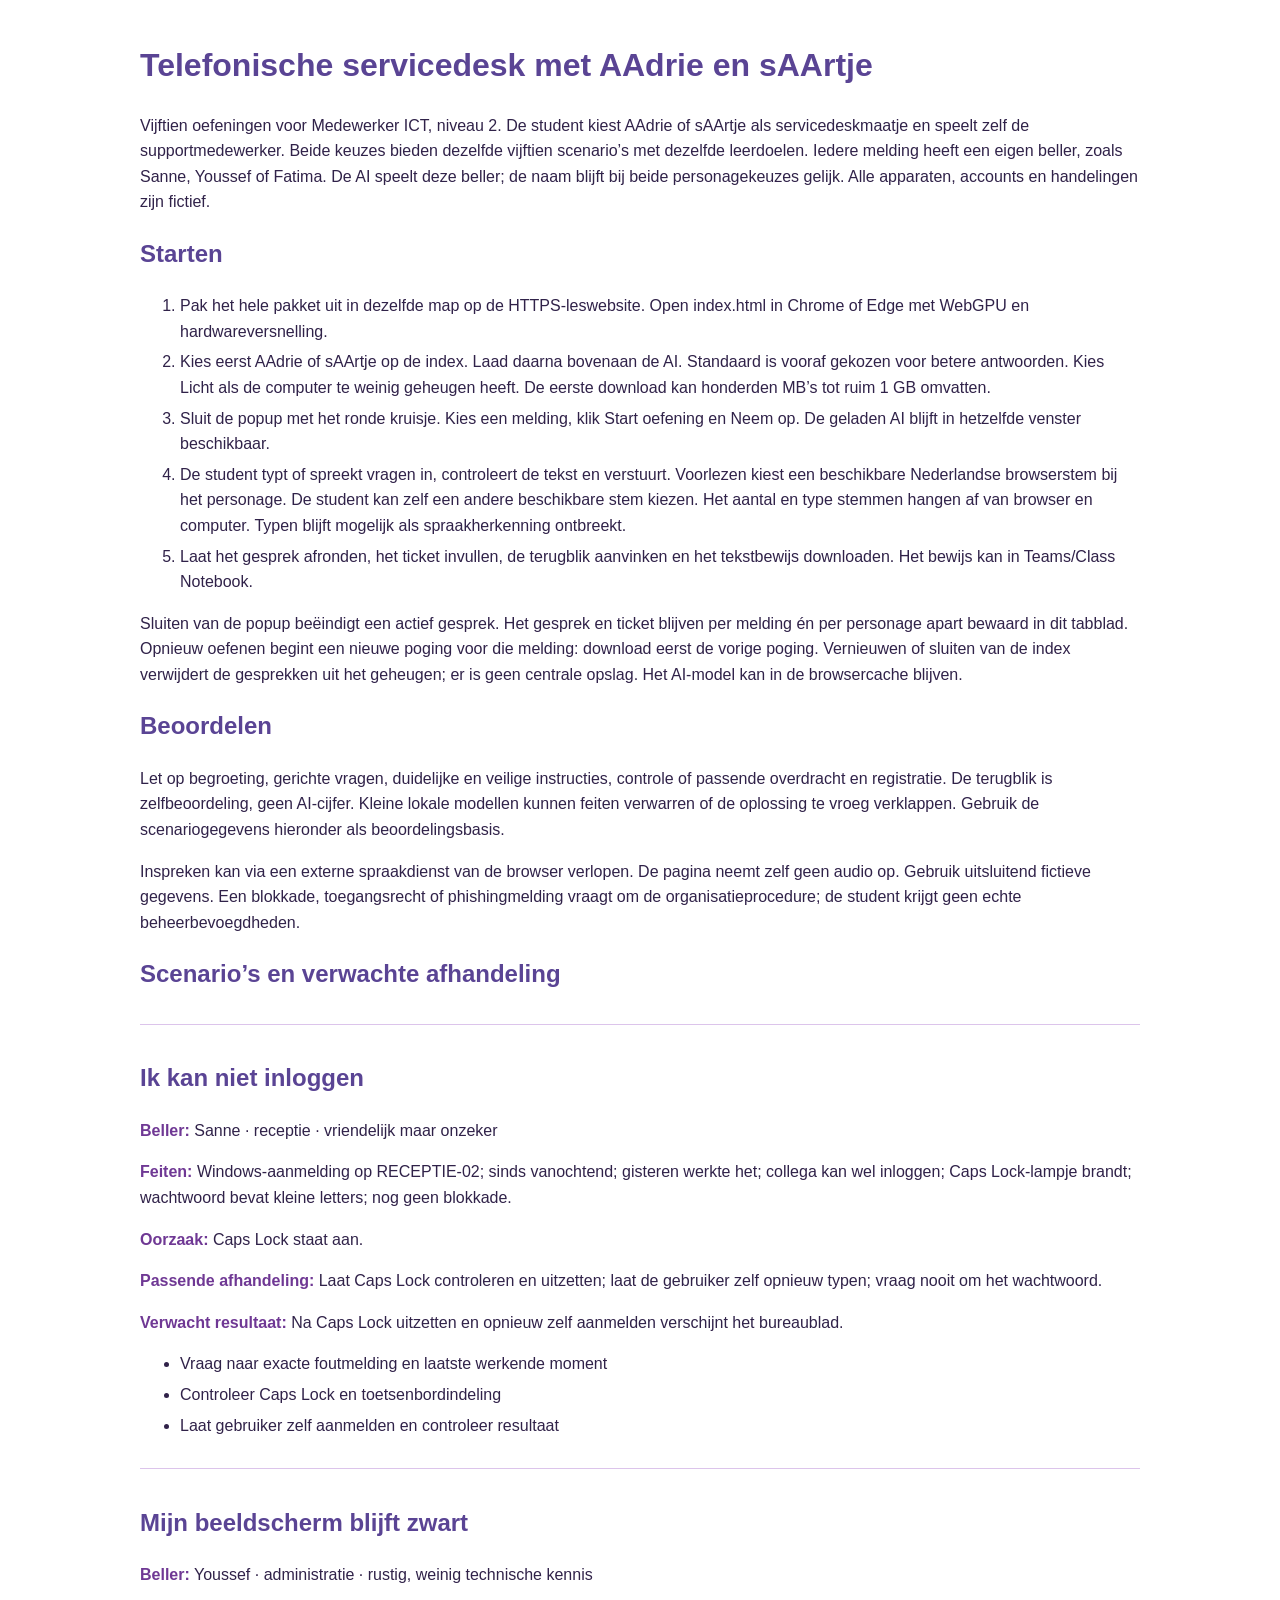
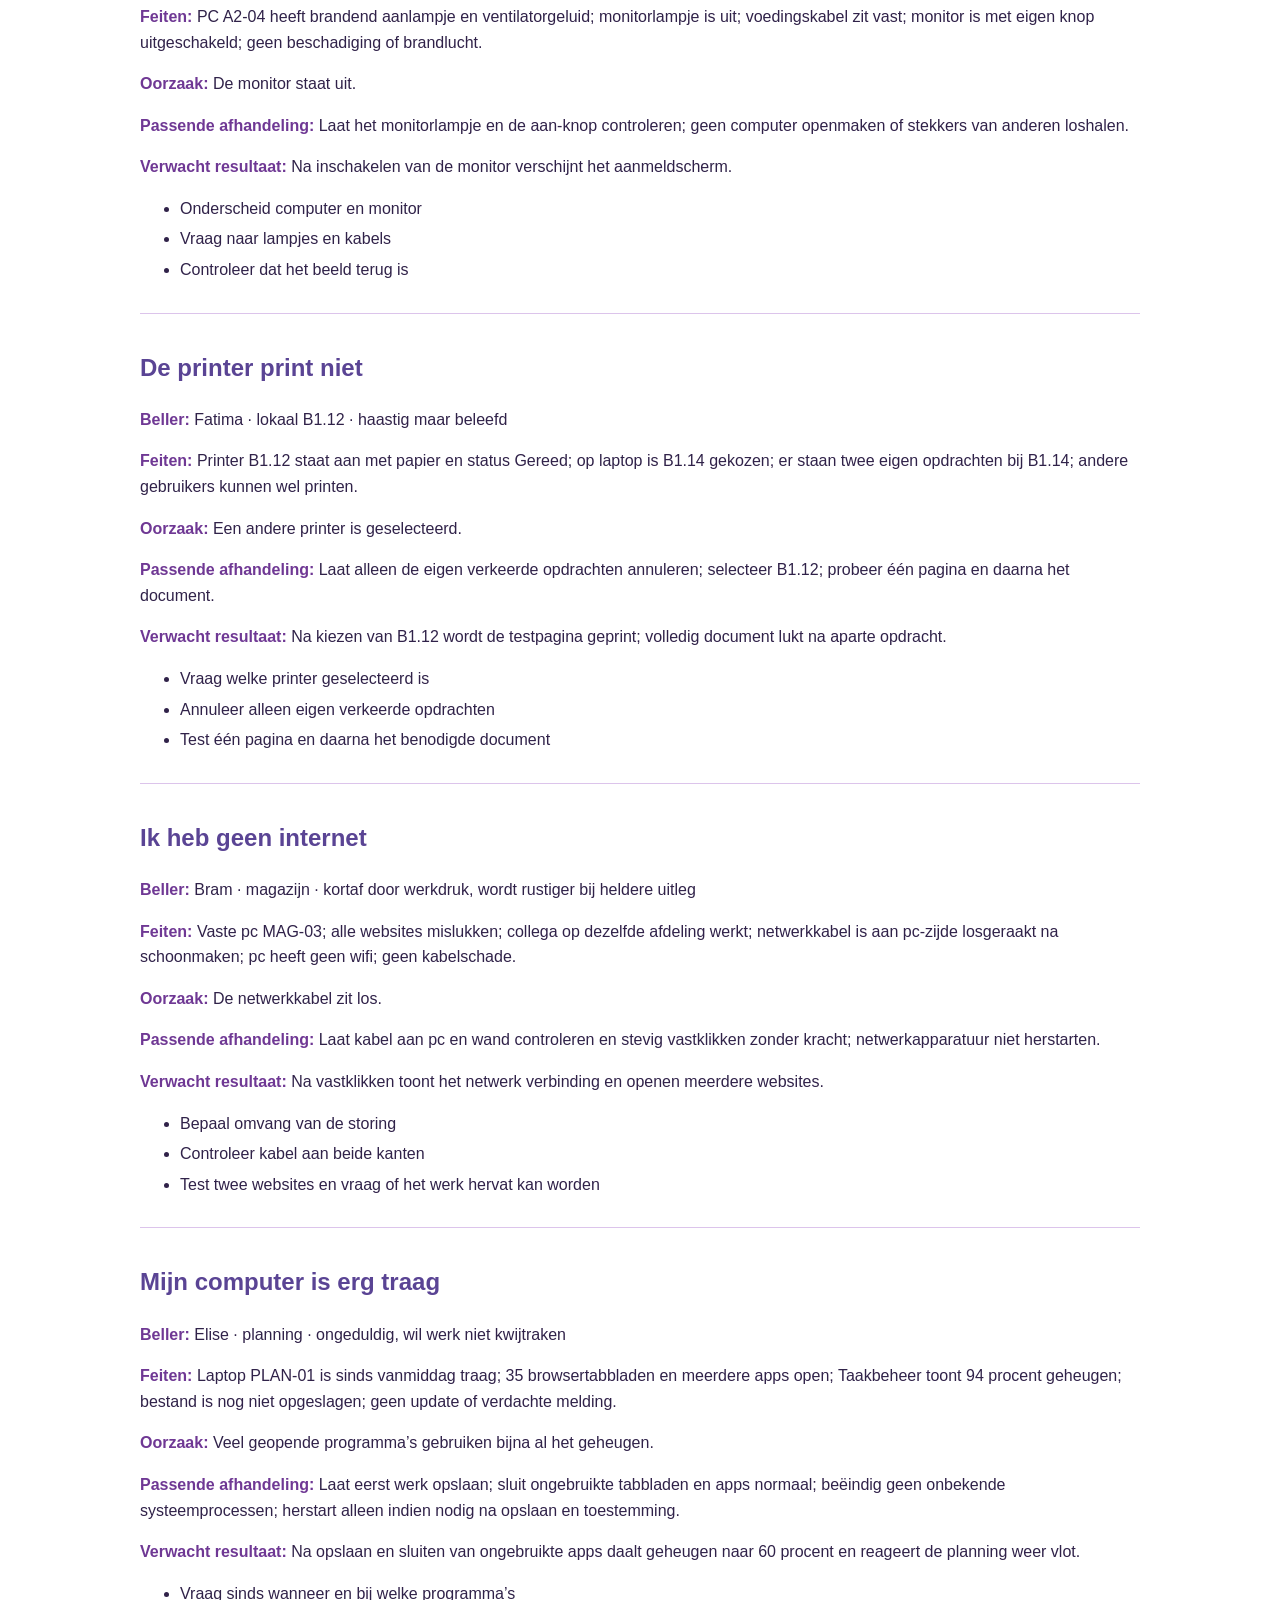
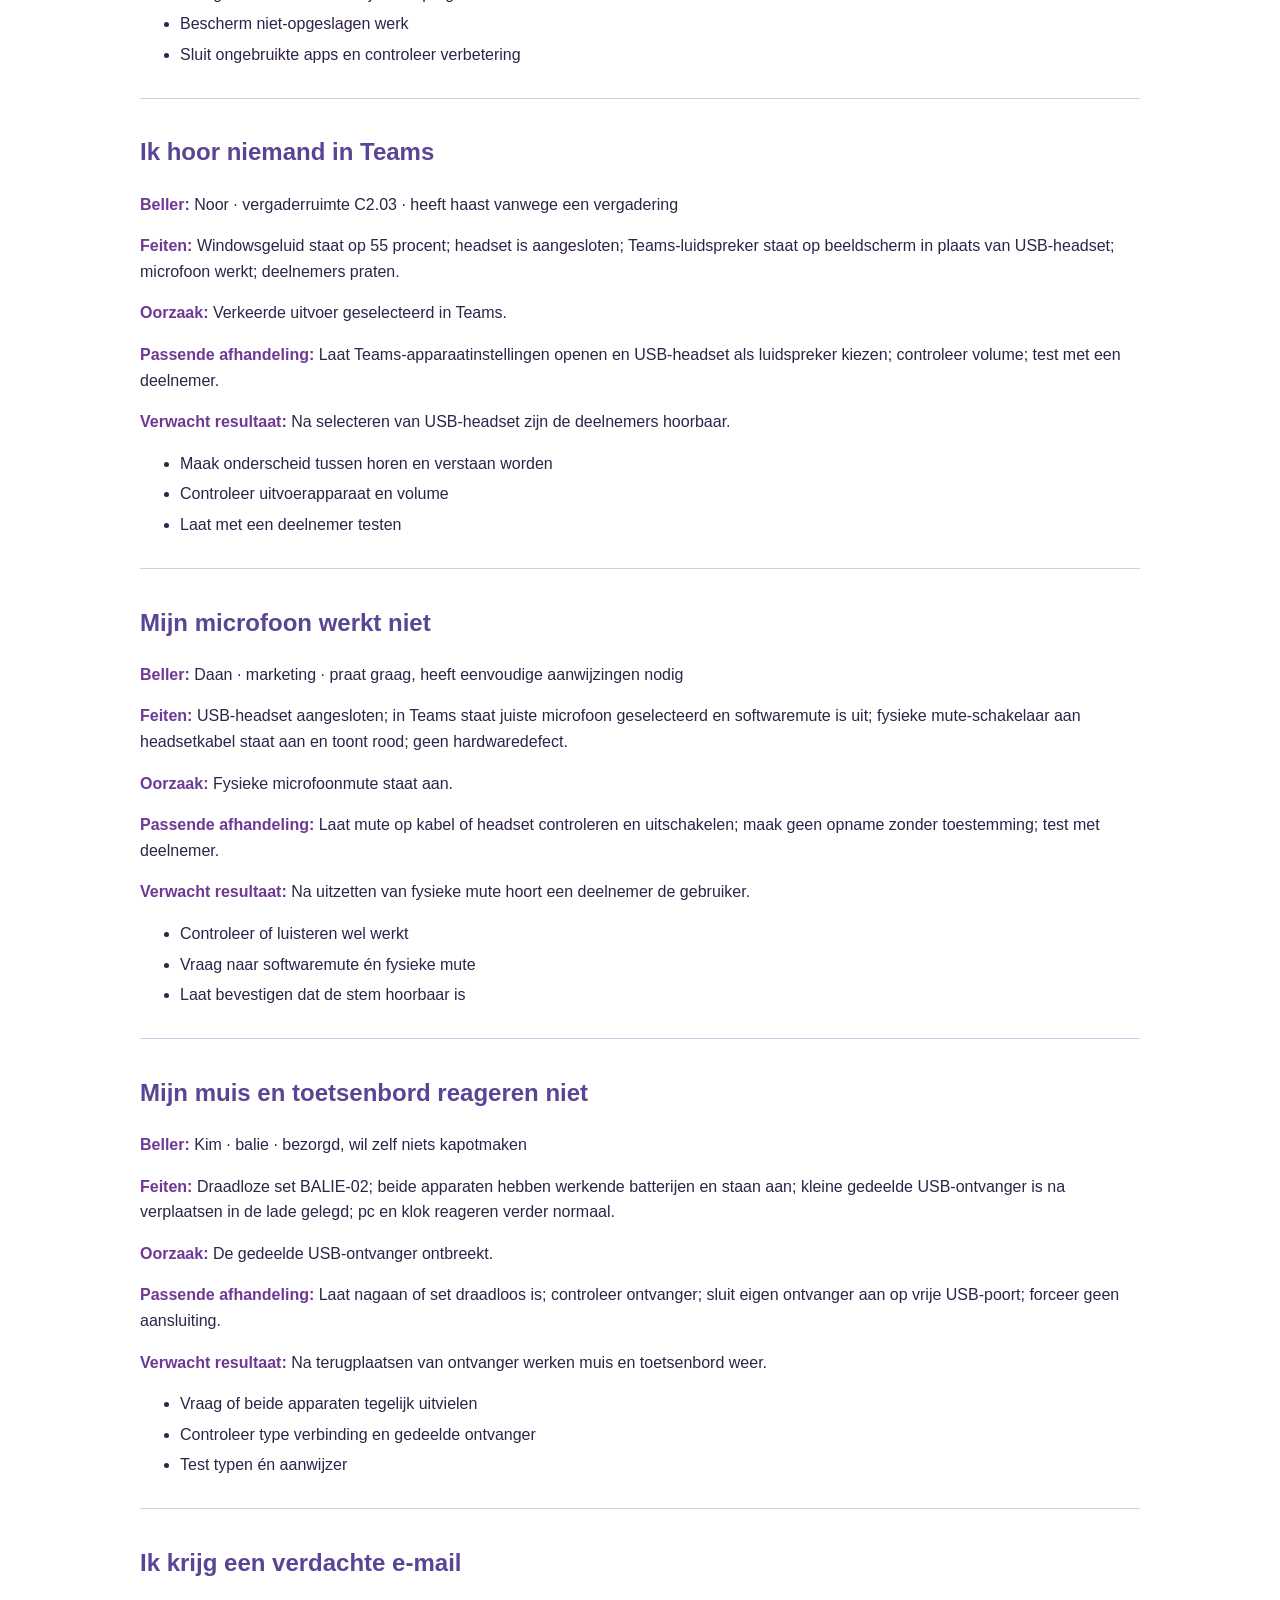
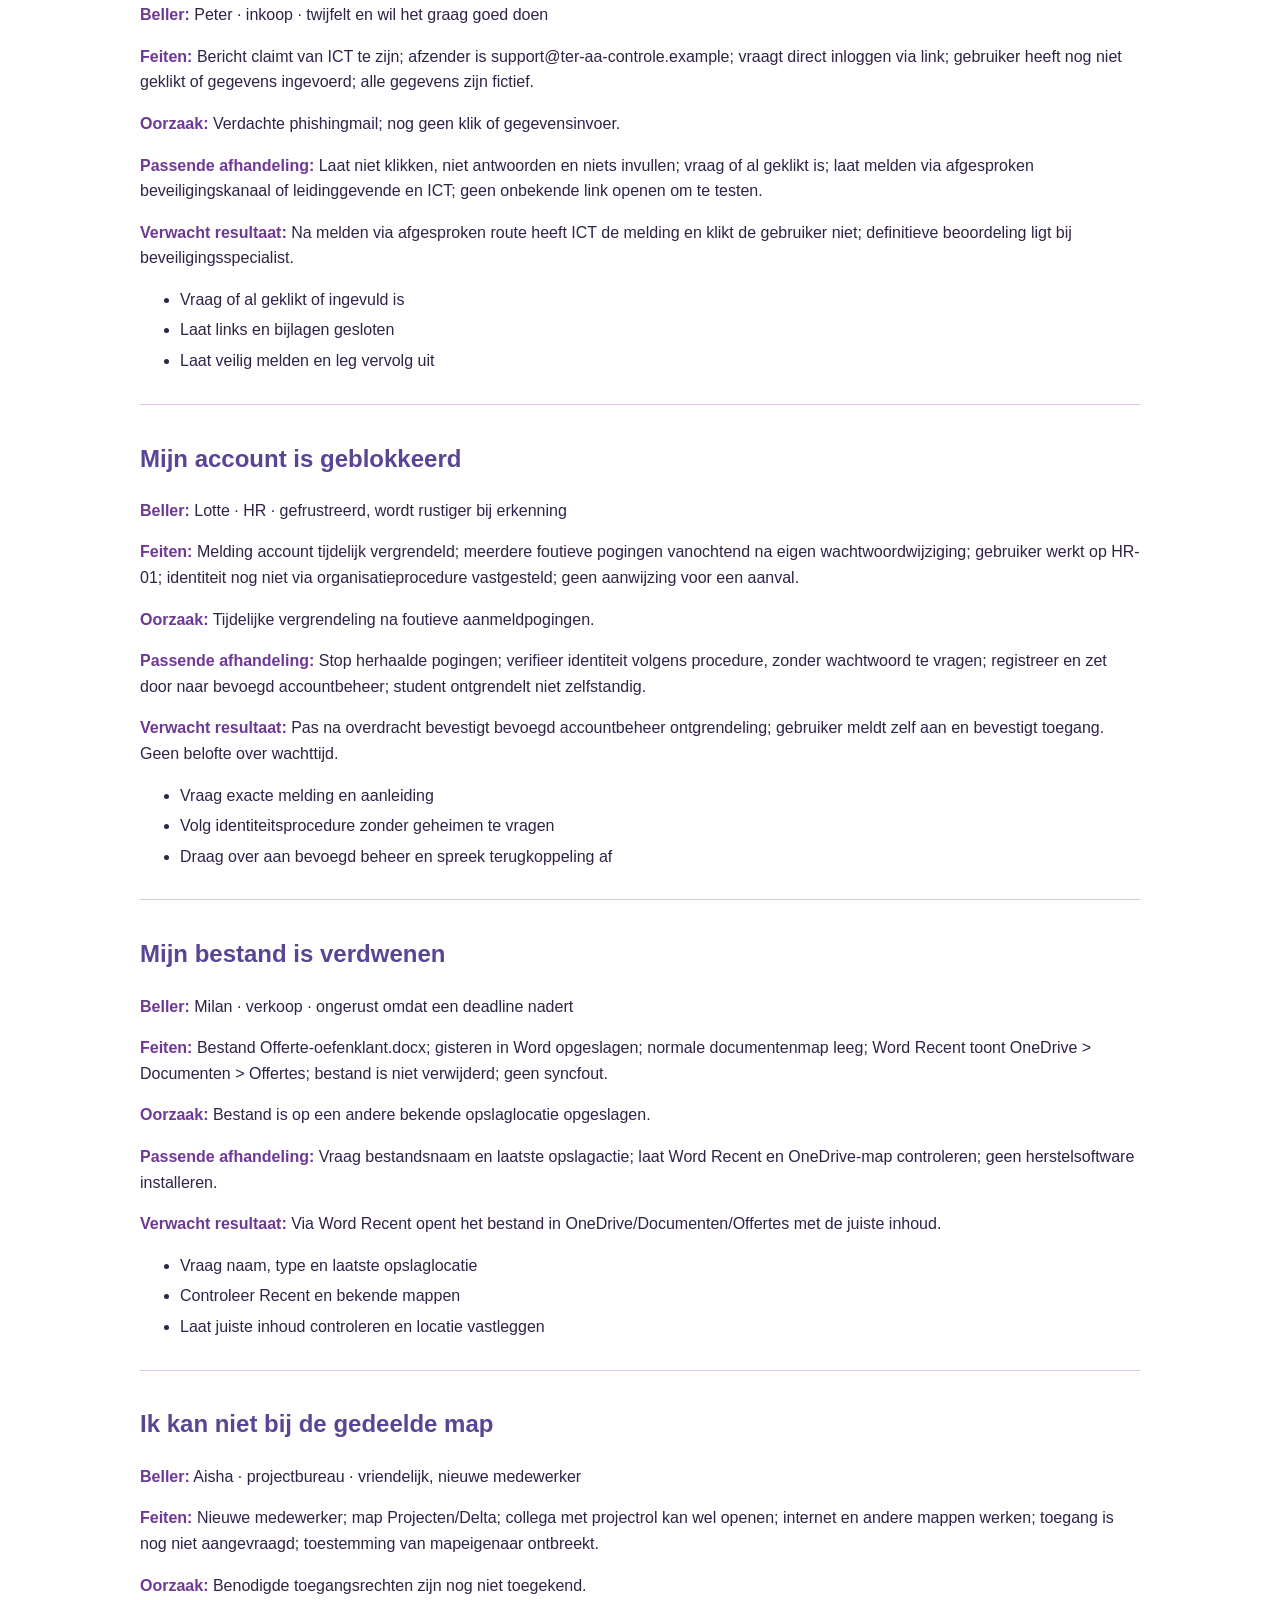
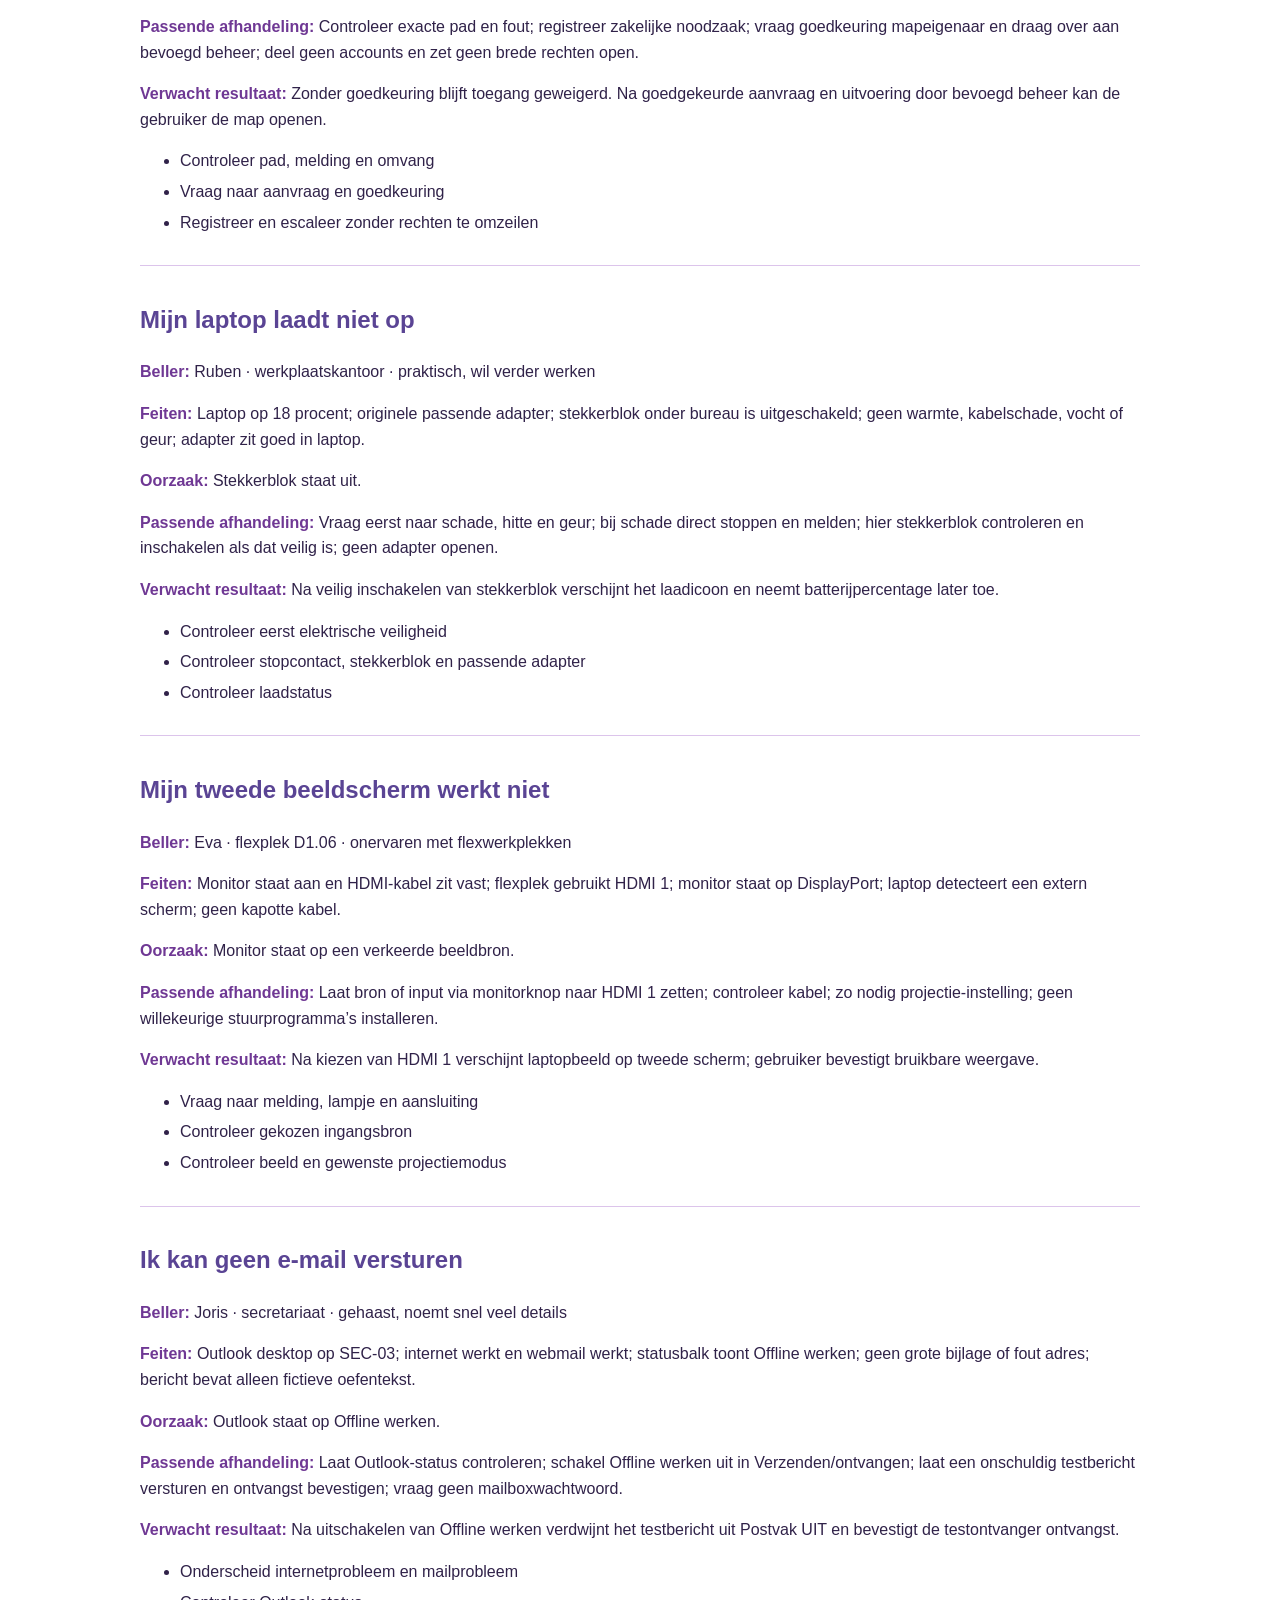
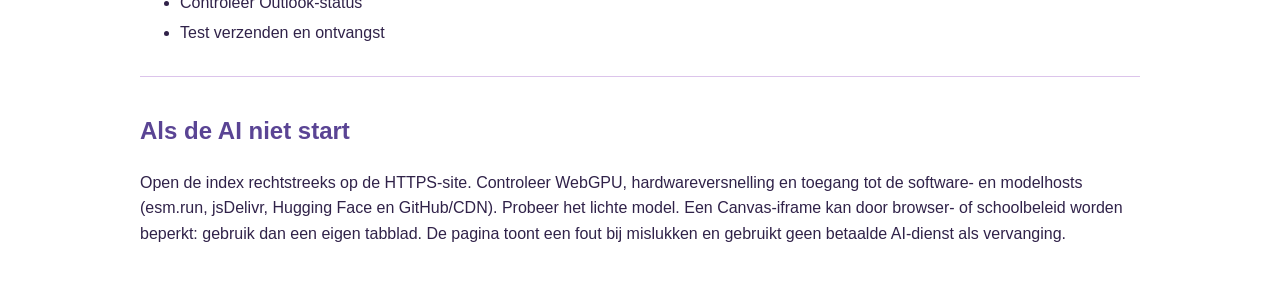
==== commit cfe78926: "Add files via upload" ====
--- a/docentenhandleiding.html
+++ b/docentenhandleiding.html
@@ -1 +1 @@
-<!doctype html><html lang="nl"><meta charset="utf-8"><meta name="viewport" content="width=device-width,initial-scale=1"><title>Docentenhandleiding · AAdrie en sAArtje</title><style>body{font:16px/1.6 Arial;max-width:1000px;margin:40px auto;padding:0 25px;color:#302249}h1,h2{color:#5a4494}section{border-top:1px solid #dcc4eb;padding-top:15px;margin-top:30px}li{margin:5px 0}strong{color:#6f3894}@media print{section{break-inside:avoid}}</style><h1>Telefonische servicedesk met AAdrie en sAArtje</h1><p>Vijftien oefeningen voor Medewerker ICT, niveau 2. De student kiest AAdrie of sAArtje als beller en speelt zelf de supportmedewerker. Beide personages krijgen dezelfde vijftien scenario’s met dezelfde leerdoelen. De namen bij de scenario’s hieronder zijn de oorspronkelijke fictieve medewerkers; in de oefening neemt het gekozen robotpersonage hun rol over. Alle apparaten, accounts en handelingen zijn fictief.</p><h2>Starten</h2><ol><li>Pak het hele pakket uit in dezelfde map op de HTTPS-leswebsite. Open index.html in Chrome of Edge met WebGPU en hardwareversnelling.</li><li>Kies eerst AAdrie of sAArtje op de index. Laad daarna bovenaan de AI. Standaard is vooraf gekozen voor betere antwoorden. Kies Licht als de computer te weinig geheugen heeft. De eerste download kan honderden MB’s tot ruim 1 GB omvatten.</li><li>Sluit de popup met het ronde kruisje. Kies een melding, klik Start oefening en Neem op. De geladen AI blijft in hetzelfde venster beschikbaar.</li><li>De student typt of spreekt vragen in, controleert de tekst en verstuurt. Voorlezen kiest een beschikbare Nederlandse browserstem bij het personage. De student kan zelf een andere beschikbare stem kiezen. Het aantal en type stemmen hangen af van browser en computer. Typen blijft mogelijk als spraakherkenning ontbreekt.</li><li>Laat het gesprek afronden, het ticket invullen, de terugblik aanvinken en het tekstbewijs downloaden. Het bewijs kan in Teams/Class Notebook.</li></ol><p>Sluiten van de popup beëindigt een actief gesprek. Het gesprek en ticket blijven per melding én per personage apart bewaard in dit tabblad. Opnieuw oefenen begint een nieuwe poging voor die melding: download eerst de vorige poging. Vernieuwen of sluiten van de index verwijdert de gesprekken uit het geheugen; er is geen centrale opslag. Het AI-model kan in de browsercache blijven.</p><h2>Beoordelen</h2><p>Let op begroeting, gerichte vragen, duidelijke en veilige instructies, controle of passende overdracht en registratie. De terugblik is zelfbeoordeling, geen AI-cijfer. Kleine lokale modellen kunnen feiten verwarren of de oplossing te vroeg verklappen. Gebruik de scenariogegevens hieronder als beoordelingsbasis.</p><p>Inspreken kan via een externe spraakdienst van de browser verlopen. De pagina neemt zelf geen audio op. Gebruik uitsluitend fictieve gegevens. Een blokkade, toegangsrecht of phishingmelding vraagt om de organisatieprocedure; de student krijgt geen echte beheerbevoegdheden.</p><h2>Scenario’s en verwachte afhandeling</h2><section><h2>Ik kan niet inloggen</h2><p><strong>Beller:</strong> Sanne · receptie · vriendelijk maar onzeker</p><p><strong>Feiten:</strong> Windows-aanmelding op RECEPTIE-02; sinds vanochtend; gisteren werkte het; collega kan wel inloggen; Caps Lock-lampje brandt; wachtwoord bevat kleine letters; nog geen blokkade.</p><p><strong>Oorzaak:</strong> Caps Lock staat aan.</p><p><strong>Passende afhandeling:</strong> Laat Caps Lock controleren en uitzetten; laat de gebruiker zelf opnieuw typen; vraag nooit om het wachtwoord.</p><p><strong>Verwacht resultaat:</strong> Na Caps Lock uitzetten en opnieuw zelf aanmelden verschijnt het bureaublad.</p><ul><li>Vraag naar exacte foutmelding en laatste werkende moment</li><li>Controleer Caps Lock en toetsenbordindeling</li><li>Laat gebruiker zelf aanmelden en controleer resultaat</li></ul></section><section><h2>Mijn beeldscherm blijft zwart</h2><p><strong>Beller:</strong> Youssef · administratie · rustig, weinig technische kennis</p><p><strong>Feiten:</strong> PC A2-04 heeft brandend aanlampje en ventilatorgeluid; monitorlampje is uit; voedingskabel zit vast; monitor is met eigen knop uitgeschakeld; geen beschadiging of brandlucht.</p><p><strong>Oorzaak:</strong> De monitor staat uit.</p><p><strong>Passende afhandeling:</strong> Laat het monitorlampje en de aan-knop controleren; geen computer openmaken of stekkers van anderen loshalen.</p><p><strong>Verwacht resultaat:</strong> Na inschakelen van de monitor verschijnt het aanmeldscherm.</p><ul><li>Onderscheid computer en monitor</li><li>Vraag naar lampjes en kabels</li><li>Controleer dat het beeld terug is</li></ul></section><section><h2>De printer print niet</h2><p><strong>Beller:</strong> Fatima · lokaal B1.12 · haastig maar beleefd</p><p><strong>Feiten:</strong> Printer B1.12 staat aan met papier en status Gereed; op laptop is B1.14 gekozen; er staan twee eigen opdrachten bij B1.14; andere gebruikers kunnen wel printen.</p><p><strong>Oorzaak:</strong> Een andere printer is geselecteerd.</p><p><strong>Passende afhandeling:</strong> Laat alleen de eigen verkeerde opdrachten annuleren; selecteer B1.12; probeer één pagina en daarna het document.</p><p><strong>Verwacht resultaat:</strong> Na kiezen van B1.12 wordt de testpagina geprint; volledig document lukt na aparte opdracht.</p><ul><li>Vraag welke printer geselecteerd is</li><li>Annuleer alleen eigen verkeerde opdrachten</li><li>Test één pagina en daarna het benodigde document</li></ul></section><section><h2>Ik heb geen internet</h2><p><strong>Beller:</strong> Bram · magazijn · kortaf door werkdruk, wordt rustiger bij heldere uitleg</p><p><strong>Feiten:</strong> Vaste pc MAG-03; alle websites mislukken; collega op dezelfde afdeling werkt; netwerkkabel is aan pc-zijde losgeraakt na schoonmaken; pc heeft geen wifi; geen kabelschade.</p><p><strong>Oorzaak:</strong> De netwerkkabel zit los.</p><p><strong>Passende afhandeling:</strong> Laat kabel aan pc en wand controleren en stevig vastklikken zonder kracht; netwerkapparatuur niet herstarten.</p><p><strong>Verwacht resultaat:</strong> Na vastklikken toont het netwerk verbinding en openen meerdere websites.</p><ul><li>Bepaal omvang van de storing</li><li>Controleer kabel aan beide kanten</li><li>Test twee websites en vraag of het werk hervat kan worden</li></ul></section><section><h2>Mijn computer is erg traag</h2><p><strong>Beller:</strong> Elise · planning · ongeduldig, wil werk niet kwijtraken</p><p><strong>Feiten:</strong> Laptop PLAN-01 is sinds vanmiddag traag; 35 browsertabbladen en meerdere apps open; Taakbeheer toont 94 procent geheugen; bestand is nog niet opgeslagen; geen update of verdachte melding.</p><p><strong>Oorzaak:</strong> Veel geopende programma’s gebruiken bijna al het geheugen.</p><p><strong>Passende afhandeling:</strong> Laat eerst werk opslaan; sluit ongebruikte tabbladen en apps normaal; beëindig geen onbekende systeemprocessen; herstart alleen indien nodig na opslaan en toestemming.</p><p><strong>Verwacht resultaat:</strong> Na opslaan en sluiten van ongebruikte apps daalt geheugen naar 60 procent en reageert de planning weer vlot.</p><ul><li>Vraag sinds wanneer en bij welke programma’s</li><li>Bescherm niet-opgeslagen werk</li><li>Sluit ongebruikte apps en controleer verbetering</li></ul></section><section><h2>Ik hoor niemand in Teams</h2><p><strong>Beller:</strong> Noor · vergaderruimte C2.03 · heeft haast vanwege een vergadering</p><p><strong>Feiten:</strong> Windowsgeluid staat op 55 procent; headset is aangesloten; Teams-luidspreker staat op beeldscherm in plaats van USB-headset; microfoon werkt; deelnemers praten.</p><p><strong>Oorzaak:</strong> Verkeerde uitvoer geselecteerd in Teams.</p><p><strong>Passende afhandeling:</strong> Laat Teams-apparaatinstellingen openen en USB-headset als luidspreker kiezen; controleer volume; test met een deelnemer.</p><p><strong>Verwacht resultaat:</strong> Na selecteren van USB-headset zijn de deelnemers hoorbaar.</p><ul><li>Maak onderscheid tussen horen en verstaan worden</li><li>Controleer uitvoerapparaat en volume</li><li>Laat met een deelnemer testen</li></ul></section><section><h2>Mijn microfoon werkt niet</h2><p><strong>Beller:</strong> Daan · marketing · praat graag, heeft eenvoudige aanwijzingen nodig</p><p><strong>Feiten:</strong> USB-headset aangesloten; in Teams staat juiste microfoon geselecteerd en softwaremute is uit; fysieke mute-schakelaar aan headsetkabel staat aan en toont rood; geen hardwaredefect.</p><p><strong>Oorzaak:</strong> Fysieke microfoonmute staat aan.</p><p><strong>Passende afhandeling:</strong> Laat mute op kabel of headset controleren en uitschakelen; maak geen opname zonder toestemming; test met deelnemer.</p><p><strong>Verwacht resultaat:</strong> Na uitzetten van fysieke mute hoort een deelnemer de gebruiker.</p><ul><li>Controleer of luisteren wel werkt</li><li>Vraag naar softwaremute én fysieke mute</li><li>Laat bevestigen dat de stem hoorbaar is</li></ul></section><section><h2>Mijn muis en toetsenbord reageren niet</h2><p><strong>Beller:</strong> Kim · balie · bezorgd, wil zelf niets kapotmaken</p><p><strong>Feiten:</strong> Draadloze set BALIE-02; beide apparaten hebben werkende batterijen en staan aan; kleine gedeelde USB-ontvanger is na verplaatsen in de lade gelegd; pc en klok reageren verder normaal.</p><p><strong>Oorzaak:</strong> De gedeelde USB-ontvanger ontbreekt.</p><p><strong>Passende afhandeling:</strong> Laat nagaan of set draadloos is; controleer ontvanger; sluit eigen ontvanger aan op vrije USB-poort; forceer geen aansluiting.</p><p><strong>Verwacht resultaat:</strong> Na terugplaatsen van ontvanger werken muis en toetsenbord weer.</p><ul><li>Vraag of beide apparaten tegelijk uitvielen</li><li>Controleer type verbinding en gedeelde ontvanger</li><li>Test typen én aanwijzer</li></ul></section><section><h2>Ik krijg een verdachte e-mail</h2><p><strong>Beller:</strong> Peter · inkoop · twijfelt en wil het graag goed doen</p><p><strong>Feiten:</strong> Bericht claimt van ICT te zijn; afzender is support@ter-aa-controle.example; vraagt direct inloggen via link; gebruiker heeft nog niet geklikt of gegevens ingevoerd; alle gegevens zijn fictief.</p><p><strong>Oorzaak:</strong> Verdachte phishingmail; nog geen klik of gegevensinvoer.</p><p><strong>Passende afhandeling:</strong> Laat niet klikken, niet antwoorden en niets invullen; vraag of al geklikt is; laat melden via afgesproken beveiligingskanaal of leidinggevende en ICT; geen onbekende link openen om te testen.</p><p><strong>Verwacht resultaat:</strong> Na melden via afgesproken route heeft ICT de melding en klikt de gebruiker niet; definitieve beoordeling ligt bij beveiligingsspecialist.</p><ul><li>Vraag of al geklikt of ingevuld is</li><li>Laat links en bijlagen gesloten</li><li>Laat veilig melden en leg vervolg uit</li></ul></section><section><h2>Mijn account is geblokkeerd</h2><p><strong>Beller:</strong> Lotte · HR · gefrustreerd, wordt rustiger bij erkenning</p><p><strong>Feiten:</strong> Melding account tijdelijk vergrendeld; meerdere foutieve pogingen vanochtend na eigen wachtwoordwijziging; gebruiker werkt op HR-01; identiteit nog niet via organisatieprocedure vastgesteld; geen aanwijzing voor een aanval.</p><p><strong>Oorzaak:</strong> Tijdelijke vergrendeling na foutieve aanmeldpogingen.</p><p><strong>Passende afhandeling:</strong> Stop herhaalde pogingen; verifieer identiteit volgens procedure, zonder wachtwoord te vragen; registreer en zet door naar bevoegd accountbeheer; student ontgrendelt niet zelfstandig.</p><p><strong>Verwacht resultaat:</strong> Pas na overdracht bevestigt bevoegd accountbeheer ontgrendeling; gebruiker meldt zelf aan en bevestigt toegang. Geen belofte over wachttijd.</p><ul><li>Vraag exacte melding en aanleiding</li><li>Volg identiteitsprocedure zonder geheimen te vragen</li><li>Draag over aan bevoegd beheer en spreek terugkoppeling af</li></ul></section><section><h2>Mijn bestand is verdwenen</h2><p><strong>Beller:</strong> Milan · verkoop · ongerust omdat een deadline nadert</p><p><strong>Feiten:</strong> Bestand Offerte-oefenklant.docx; gisteren in Word opgeslagen; normale documentenmap leeg; Word Recent toont OneDrive &gt; Documenten &gt; Offertes; bestand is niet verwijderd; geen syncfout.</p><p><strong>Oorzaak:</strong> Bestand is op een andere bekende opslaglocatie opgeslagen.</p><p><strong>Passende afhandeling:</strong> Vraag bestandsnaam en laatste opslagactie; laat Word Recent en OneDrive-map controleren; geen herstelsoftware installeren.</p><p><strong>Verwacht resultaat:</strong> Via Word Recent opent het bestand in OneDrive/Documenten/Offertes met de juiste inhoud.</p><ul><li>Vraag naam, type en laatste opslaglocatie</li><li>Controleer Recent en bekende mappen</li><li>Laat juiste inhoud controleren en locatie vastleggen</li></ul></section><section><h2>Ik kan niet bij de gedeelde map</h2><p><strong>Beller:</strong> Aisha · projectbureau · vriendelijk, nieuwe medewerker</p><p><strong>Feiten:</strong> Nieuwe medewerker; map Projecten/Delta; collega met projectrol kan wel openen; internet en andere mappen werken; toegang is nog niet aangevraagd; toestemming van mapeigenaar ontbreekt.</p><p><strong>Oorzaak:</strong> Benodigde toegangsrechten zijn nog niet toegekend.</p><p><strong>Passende afhandeling:</strong> Controleer exacte pad en fout; registreer zakelijke noodzaak; vraag goedkeuring mapeigenaar en draag over aan bevoegd beheer; deel geen accounts en zet geen brede rechten open.</p><p><strong>Verwacht resultaat:</strong> Zonder goedkeuring blijft toegang geweigerd. Na goedgekeurde aanvraag en uitvoering door bevoegd beheer kan de gebruiker de map openen.</p><ul><li>Controleer pad, melding en omvang</li><li>Vraag naar aanvraag en goedkeuring</li><li>Registreer en escaleer zonder rechten te omzeilen</li></ul></section><section><h2>Mijn laptop laadt niet op</h2><p><strong>Beller:</strong> Ruben · werkplaatskantoor · praktisch, wil verder werken</p><p><strong>Feiten:</strong> Laptop op 18 procent; originele passende adapter; stekkerblok onder bureau is uitgeschakeld; geen warmte, kabelschade, vocht of geur; adapter zit goed in laptop.</p><p><strong>Oorzaak:</strong> Stekkerblok staat uit.</p><p><strong>Passende afhandeling:</strong> Vraag eerst naar schade, hitte en geur; bij schade direct stoppen en melden; hier stekkerblok controleren en inschakelen als dat veilig is; geen adapter openen.</p><p><strong>Verwacht resultaat:</strong> Na veilig inschakelen van stekkerblok verschijnt het laadicoon en neemt batterijpercentage later toe.</p><ul><li>Controleer eerst elektrische veiligheid</li><li>Controleer stopcontact, stekkerblok en passende adapter</li><li>Controleer laadstatus</li></ul></section><section><h2>Mijn tweede beeldscherm werkt niet</h2><p><strong>Beller:</strong> Eva · flexplek D1.06 · onervaren met flexwerkplekken</p><p><strong>Feiten:</strong> Monitor staat aan en HDMI-kabel zit vast; flexplek gebruikt HDMI 1; monitor staat op DisplayPort; laptop detecteert een extern scherm; geen kapotte kabel.</p><p><strong>Oorzaak:</strong> Monitor staat op een verkeerde beeldbron.</p><p><strong>Passende afhandeling:</strong> Laat bron of input via monitorknop naar HDMI 1 zetten; controleer kabel; zo nodig projectie-instelling; geen willekeurige stuurprogramma’s installeren.</p><p><strong>Verwacht resultaat:</strong> Na kiezen van HDMI 1 verschijnt laptopbeeld op tweede scherm; gebruiker bevestigt bruikbare weergave.</p><ul><li>Vraag naar melding, lampje en aansluiting</li><li>Controleer gekozen ingangsbron</li><li>Controleer beeld en gewenste projectiemodus</li></ul></section><section><h2>Ik kan geen e-mail versturen</h2><p><strong>Beller:</strong> Joris · secretariaat · gehaast, noemt snel veel details</p><p><strong>Feiten:</strong> Outlook desktop op SEC-03; internet werkt en webmail werkt; statusbalk toont Offline werken; geen grote bijlage of fout adres; bericht bevat alleen fictieve oefentekst.</p><p><strong>Oorzaak:</strong> Outlook staat op Offline werken.</p><p><strong>Passende afhandeling:</strong> Laat Outlook-status controleren; schakel Offline werken uit in Verzenden/ontvangen; laat een onschuldig testbericht versturen en ontvangst bevestigen; vraag geen mailboxwachtwoord.</p><p><strong>Verwacht resultaat:</strong> Na uitschakelen van Offline werken verdwijnt het testbericht uit Postvak UIT en bevestigt de testontvanger ontvangst.</p><ul><li>Onderscheid internetprobleem en mailprobleem</li><li>Controleer Outlook-status</li><li>Test verzenden en ontvangst</li></ul></section><section><h2>Als de AI niet start</h2><p>Open de index rechtstreeks op de HTTPS-site. Controleer WebGPU, hardwareversnelling en toegang tot de software- en modelhosts (esm.run, jsDelivr, Hugging Face en GitHub/CDN). Probeer het lichte model. Een Canvas-iframe kan door browser- of schoolbeleid worden beperkt: gebruik dan een eigen tabblad. De pagina toont een fout bij mislukken en gebruikt geen betaalde AI-dienst als vervanging.</p></section></html>+<!doctype html><html lang="nl"><meta charset="utf-8"><meta name="viewport" content="width=device-width,initial-scale=1"><title>Docentenhandleiding · AAdrie en sAArtje</title><style>body{font:16px/1.6 Arial;max-width:1000px;margin:40px auto;padding:0 25px;color:#302249}h1,h2{color:#5a4494}section{border-top:1px solid #dcc4eb;padding-top:15px;margin-top:30px}li{margin:5px 0}strong{color:#6f3894}@media print{section{break-inside:avoid}}</style><h1>Telefonische servicedesk met AAdrie en sAArtje</h1><p>Vijftien oefeningen voor Medewerker ICT, niveau 2. De student kiest AAdrie of sAArtje als servicedeskmaatje en speelt zelf de supportmedewerker. Beide keuzes bieden dezelfde vijftien scenario’s met dezelfde leerdoelen. Iedere melding heeft een eigen beller, zoals Sanne, Youssef of Fatima. De AI speelt deze beller; de naam blijft bij beide personagekeuzes gelijk. Alle apparaten, accounts en handelingen zijn fictief.</p><h2>Starten</h2><ol><li>Pak het hele pakket uit in dezelfde map op de HTTPS-leswebsite. Open index.html in Chrome of Edge met WebGPU en hardwareversnelling.</li><li>Kies eerst AAdrie of sAArtje op de index. Laad daarna bovenaan de AI. Standaard is vooraf gekozen voor betere antwoorden. Kies Licht als de computer te weinig geheugen heeft. De eerste download kan honderden MB’s tot ruim 1 GB omvatten.</li><li>Sluit de popup met het ronde kruisje. Kies een melding, klik Start oefening en Neem op. De geladen AI blijft in hetzelfde venster beschikbaar.</li><li>De student typt of spreekt vragen in, controleert de tekst en verstuurt. Voorlezen kiest een beschikbare Nederlandse browserstem bij het personage. De student kan zelf een andere beschikbare stem kiezen. Het aantal en type stemmen hangen af van browser en computer. Typen blijft mogelijk als spraakherkenning ontbreekt.</li><li>Laat het gesprek afronden, het ticket invullen, de terugblik aanvinken en het tekstbewijs downloaden. Het bewijs kan in Teams/Class Notebook.</li></ol><p>Sluiten van de popup beëindigt een actief gesprek. Het gesprek en ticket blijven per melding én per personage apart bewaard in dit tabblad. Opnieuw oefenen begint een nieuwe poging voor die melding: download eerst de vorige poging. Vernieuwen of sluiten van de index verwijdert de gesprekken uit het geheugen; er is geen centrale opslag. Het AI-model kan in de browsercache blijven.</p><h2>Beoordelen</h2><p>Let op begroeting, gerichte vragen, duidelijke en veilige instructies, controle of passende overdracht en registratie. De terugblik is zelfbeoordeling, geen AI-cijfer. Kleine lokale modellen kunnen feiten verwarren of de oplossing te vroeg verklappen. Gebruik de scenariogegevens hieronder als beoordelingsbasis.</p><p>Inspreken kan via een externe spraakdienst van de browser verlopen. De pagina neemt zelf geen audio op. Gebruik uitsluitend fictieve gegevens. Een blokkade, toegangsrecht of phishingmelding vraagt om de organisatieprocedure; de student krijgt geen echte beheerbevoegdheden.</p><h2>Scenario’s en verwachte afhandeling</h2><section><h2>Ik kan niet inloggen</h2><p><strong>Beller:</strong> Sanne · receptie · vriendelijk maar onzeker</p><p><strong>Feiten:</strong> Windows-aanmelding op RECEPTIE-02; sinds vanochtend; gisteren werkte het; collega kan wel inloggen; Caps Lock-lampje brandt; wachtwoord bevat kleine letters; nog geen blokkade.</p><p><strong>Oorzaak:</strong> Caps Lock staat aan.</p><p><strong>Passende afhandeling:</strong> Laat Caps Lock controleren en uitzetten; laat de gebruiker zelf opnieuw typen; vraag nooit om het wachtwoord.</p><p><strong>Verwacht resultaat:</strong> Na Caps Lock uitzetten en opnieuw zelf aanmelden verschijnt het bureaublad.</p><ul><li>Vraag naar exacte foutmelding en laatste werkende moment</li><li>Controleer Caps Lock en toetsenbordindeling</li><li>Laat gebruiker zelf aanmelden en controleer resultaat</li></ul></section><section><h2>Mijn beeldscherm blijft zwart</h2><p><strong>Beller:</strong> Youssef · administratie · rustig, weinig technische kennis</p><p><strong>Feiten:</strong> PC A2-04 heeft brandend aanlampje en ventilatorgeluid; monitorlampje is uit; voedingskabel zit vast; monitor is met eigen knop uitgeschakeld; geen beschadiging of brandlucht.</p><p><strong>Oorzaak:</strong> De monitor staat uit.</p><p><strong>Passende afhandeling:</strong> Laat het monitorlampje en de aan-knop controleren; geen computer openmaken of stekkers van anderen loshalen.</p><p><strong>Verwacht resultaat:</strong> Na inschakelen van de monitor verschijnt het aanmeldscherm.</p><ul><li>Onderscheid computer en monitor</li><li>Vraag naar lampjes en kabels</li><li>Controleer dat het beeld terug is</li></ul></section><section><h2>De printer print niet</h2><p><strong>Beller:</strong> Fatima · lokaal B1.12 · haastig maar beleefd</p><p><strong>Feiten:</strong> Printer B1.12 staat aan met papier en status Gereed; op laptop is B1.14 gekozen; er staan twee eigen opdrachten bij B1.14; andere gebruikers kunnen wel printen.</p><p><strong>Oorzaak:</strong> Een andere printer is geselecteerd.</p><p><strong>Passende afhandeling:</strong> Laat alleen de eigen verkeerde opdrachten annuleren; selecteer B1.12; probeer één pagina en daarna het document.</p><p><strong>Verwacht resultaat:</strong> Na kiezen van B1.12 wordt de testpagina geprint; volledig document lukt na aparte opdracht.</p><ul><li>Vraag welke printer geselecteerd is</li><li>Annuleer alleen eigen verkeerde opdrachten</li><li>Test één pagina en daarna het benodigde document</li></ul></section><section><h2>Ik heb geen internet</h2><p><strong>Beller:</strong> Bram · magazijn · kortaf door werkdruk, wordt rustiger bij heldere uitleg</p><p><strong>Feiten:</strong> Vaste pc MAG-03; alle websites mislukken; collega op dezelfde afdeling werkt; netwerkkabel is aan pc-zijde losgeraakt na schoonmaken; pc heeft geen wifi; geen kabelschade.</p><p><strong>Oorzaak:</strong> De netwerkkabel zit los.</p><p><strong>Passende afhandeling:</strong> Laat kabel aan pc en wand controleren en stevig vastklikken zonder kracht; netwerkapparatuur niet herstarten.</p><p><strong>Verwacht resultaat:</strong> Na vastklikken toont het netwerk verbinding en openen meerdere websites.</p><ul><li>Bepaal omvang van de storing</li><li>Controleer kabel aan beide kanten</li><li>Test twee websites en vraag of het werk hervat kan worden</li></ul></section><section><h2>Mijn computer is erg traag</h2><p><strong>Beller:</strong> Elise · planning · ongeduldig, wil werk niet kwijtraken</p><p><strong>Feiten:</strong> Laptop PLAN-01 is sinds vanmiddag traag; 35 browsertabbladen en meerdere apps open; Taakbeheer toont 94 procent geheugen; bestand is nog niet opgeslagen; geen update of verdachte melding.</p><p><strong>Oorzaak:</strong> Veel geopende programma’s gebruiken bijna al het geheugen.</p><p><strong>Passende afhandeling:</strong> Laat eerst werk opslaan; sluit ongebruikte tabbladen en apps normaal; beëindig geen onbekende systeemprocessen; herstart alleen indien nodig na opslaan en toestemming.</p><p><strong>Verwacht resultaat:</strong> Na opslaan en sluiten van ongebruikte apps daalt geheugen naar 60 procent en reageert de planning weer vlot.</p><ul><li>Vraag sinds wanneer en bij welke programma’s</li><li>Bescherm niet-opgeslagen werk</li><li>Sluit ongebruikte apps en controleer verbetering</li></ul></section><section><h2>Ik hoor niemand in Teams</h2><p><strong>Beller:</strong> Noor · vergaderruimte C2.03 · heeft haast vanwege een vergadering</p><p><strong>Feiten:</strong> Windowsgeluid staat op 55 procent; headset is aangesloten; Teams-luidspreker staat op beeldscherm in plaats van USB-headset; microfoon werkt; deelnemers praten.</p><p><strong>Oorzaak:</strong> Verkeerde uitvoer geselecteerd in Teams.</p><p><strong>Passende afhandeling:</strong> Laat Teams-apparaatinstellingen openen en USB-headset als luidspreker kiezen; controleer volume; test met een deelnemer.</p><p><strong>Verwacht resultaat:</strong> Na selecteren van USB-headset zijn de deelnemers hoorbaar.</p><ul><li>Maak onderscheid tussen horen en verstaan worden</li><li>Controleer uitvoerapparaat en volume</li><li>Laat met een deelnemer testen</li></ul></section><section><h2>Mijn microfoon werkt niet</h2><p><strong>Beller:</strong> Daan · marketing · praat graag, heeft eenvoudige aanwijzingen nodig</p><p><strong>Feiten:</strong> USB-headset aangesloten; in Teams staat juiste microfoon geselecteerd en softwaremute is uit; fysieke mute-schakelaar aan headsetkabel staat aan en toont rood; geen hardwaredefect.</p><p><strong>Oorzaak:</strong> Fysieke microfoonmute staat aan.</p><p><strong>Passende afhandeling:</strong> Laat mute op kabel of headset controleren en uitschakelen; maak geen opname zonder toestemming; test met deelnemer.</p><p><strong>Verwacht resultaat:</strong> Na uitzetten van fysieke mute hoort een deelnemer de gebruiker.</p><ul><li>Controleer of luisteren wel werkt</li><li>Vraag naar softwaremute én fysieke mute</li><li>Laat bevestigen dat de stem hoorbaar is</li></ul></section><section><h2>Mijn muis en toetsenbord reageren niet</h2><p><strong>Beller:</strong> Kim · balie · bezorgd, wil zelf niets kapotmaken</p><p><strong>Feiten:</strong> Draadloze set BALIE-02; beide apparaten hebben werkende batterijen en staan aan; kleine gedeelde USB-ontvanger is na verplaatsen in de lade gelegd; pc en klok reageren verder normaal.</p><p><strong>Oorzaak:</strong> De gedeelde USB-ontvanger ontbreekt.</p><p><strong>Passende afhandeling:</strong> Laat nagaan of set draadloos is; controleer ontvanger; sluit eigen ontvanger aan op vrije USB-poort; forceer geen aansluiting.</p><p><strong>Verwacht resultaat:</strong> Na terugplaatsen van ontvanger werken muis en toetsenbord weer.</p><ul><li>Vraag of beide apparaten tegelijk uitvielen</li><li>Controleer type verbinding en gedeelde ontvanger</li><li>Test typen én aanwijzer</li></ul></section><section><h2>Ik krijg een verdachte e-mail</h2><p><strong>Beller:</strong> Peter · inkoop · twijfelt en wil het graag goed doen</p><p><strong>Feiten:</strong> Bericht claimt van ICT te zijn; afzender is support@ter-aa-controle.example; vraagt direct inloggen via link; gebruiker heeft nog niet geklikt of gegevens ingevoerd; alle gegevens zijn fictief.</p><p><strong>Oorzaak:</strong> Verdachte phishingmail; nog geen klik of gegevensinvoer.</p><p><strong>Passende afhandeling:</strong> Laat niet klikken, niet antwoorden en niets invullen; vraag of al geklikt is; laat melden via afgesproken beveiligingskanaal of leidinggevende en ICT; geen onbekende link openen om te testen.</p><p><strong>Verwacht resultaat:</strong> Na melden via afgesproken route heeft ICT de melding en klikt de gebruiker niet; definitieve beoordeling ligt bij beveiligingsspecialist.</p><ul><li>Vraag of al geklikt of ingevuld is</li><li>Laat links en bijlagen gesloten</li><li>Laat veilig melden en leg vervolg uit</li></ul></section><section><h2>Mijn account is geblokkeerd</h2><p><strong>Beller:</strong> Lotte · HR · gefrustreerd, wordt rustiger bij erkenning</p><p><strong>Feiten:</strong> Melding account tijdelijk vergrendeld; meerdere foutieve pogingen vanochtend na eigen wachtwoordwijziging; gebruiker werkt op HR-01; identiteit nog niet via organisatieprocedure vastgesteld; geen aanwijzing voor een aanval.</p><p><strong>Oorzaak:</strong> Tijdelijke vergrendeling na foutieve aanmeldpogingen.</p><p><strong>Passende afhandeling:</strong> Stop herhaalde pogingen; verifieer identiteit volgens procedure, zonder wachtwoord te vragen; registreer en zet door naar bevoegd accountbeheer; student ontgrendelt niet zelfstandig.</p><p><strong>Verwacht resultaat:</strong> Pas na overdracht bevestigt bevoegd accountbeheer ontgrendeling; gebruiker meldt zelf aan en bevestigt toegang. Geen belofte over wachttijd.</p><ul><li>Vraag exacte melding en aanleiding</li><li>Volg identiteitsprocedure zonder geheimen te vragen</li><li>Draag over aan bevoegd beheer en spreek terugkoppeling af</li></ul></section><section><h2>Mijn bestand is verdwenen</h2><p><strong>Beller:</strong> Milan · verkoop · ongerust omdat een deadline nadert</p><p><strong>Feiten:</strong> Bestand Offerte-oefenklant.docx; gisteren in Word opgeslagen; normale documentenmap leeg; Word Recent toont OneDrive &gt; Documenten &gt; Offertes; bestand is niet verwijderd; geen syncfout.</p><p><strong>Oorzaak:</strong> Bestand is op een andere bekende opslaglocatie opgeslagen.</p><p><strong>Passende afhandeling:</strong> Vraag bestandsnaam en laatste opslagactie; laat Word Recent en OneDrive-map controleren; geen herstelsoftware installeren.</p><p><strong>Verwacht resultaat:</strong> Via Word Recent opent het bestand in OneDrive/Documenten/Offertes met de juiste inhoud.</p><ul><li>Vraag naam, type en laatste opslaglocatie</li><li>Controleer Recent en bekende mappen</li><li>Laat juiste inhoud controleren en locatie vastleggen</li></ul></section><section><h2>Ik kan niet bij de gedeelde map</h2><p><strong>Beller:</strong> Aisha · projectbureau · vriendelijk, nieuwe medewerker</p><p><strong>Feiten:</strong> Nieuwe medewerker; map Projecten/Delta; collega met projectrol kan wel openen; internet en andere mappen werken; toegang is nog niet aangevraagd; toestemming van mapeigenaar ontbreekt.</p><p><strong>Oorzaak:</strong> Benodigde toegangsrechten zijn nog niet toegekend.</p><p><strong>Passende afhandeling:</strong> Controleer exacte pad en fout; registreer zakelijke noodzaak; vraag goedkeuring mapeigenaar en draag over aan bevoegd beheer; deel geen accounts en zet geen brede rechten open.</p><p><strong>Verwacht resultaat:</strong> Zonder goedkeuring blijft toegang geweigerd. Na goedgekeurde aanvraag en uitvoering door bevoegd beheer kan de gebruiker de map openen.</p><ul><li>Controleer pad, melding en omvang</li><li>Vraag naar aanvraag en goedkeuring</li><li>Registreer en escaleer zonder rechten te omzeilen</li></ul></section><section><h2>Mijn laptop laadt niet op</h2><p><strong>Beller:</strong> Ruben · werkplaatskantoor · praktisch, wil verder werken</p><p><strong>Feiten:</strong> Laptop op 18 procent; originele passende adapter; stekkerblok onder bureau is uitgeschakeld; geen warmte, kabelschade, vocht of geur; adapter zit goed in laptop.</p><p><strong>Oorzaak:</strong> Stekkerblok staat uit.</p><p><strong>Passende afhandeling:</strong> Vraag eerst naar schade, hitte en geur; bij schade direct stoppen en melden; hier stekkerblok controleren en inschakelen als dat veilig is; geen adapter openen.</p><p><strong>Verwacht resultaat:</strong> Na veilig inschakelen van stekkerblok verschijnt het laadicoon en neemt batterijpercentage later toe.</p><ul><li>Controleer eerst elektrische veiligheid</li><li>Controleer stopcontact, stekkerblok en passende adapter</li><li>Controleer laadstatus</li></ul></section><section><h2>Mijn tweede beeldscherm werkt niet</h2><p><strong>Beller:</strong> Eva · flexplek D1.06 · onervaren met flexwerkplekken</p><p><strong>Feiten:</strong> Monitor staat aan en HDMI-kabel zit vast; flexplek gebruikt HDMI 1; monitor staat op DisplayPort; laptop detecteert een extern scherm; geen kapotte kabel.</p><p><strong>Oorzaak:</strong> Monitor staat op een verkeerde beeldbron.</p><p><strong>Passende afhandeling:</strong> Laat bron of input via monitorknop naar HDMI 1 zetten; controleer kabel; zo nodig projectie-instelling; geen willekeurige stuurprogramma’s installeren.</p><p><strong>Verwacht resultaat:</strong> Na kiezen van HDMI 1 verschijnt laptopbeeld op tweede scherm; gebruiker bevestigt bruikbare weergave.</p><ul><li>Vraag naar melding, lampje en aansluiting</li><li>Controleer gekozen ingangsbron</li><li>Controleer beeld en gewenste projectiemodus</li></ul></section><section><h2>Ik kan geen e-mail versturen</h2><p><strong>Beller:</strong> Joris · secretariaat · gehaast, noemt snel veel details</p><p><strong>Feiten:</strong> Outlook desktop op SEC-03; internet werkt en webmail werkt; statusbalk toont Offline werken; geen grote bijlage of fout adres; bericht bevat alleen fictieve oefentekst.</p><p><strong>Oorzaak:</strong> Outlook staat op Offline werken.</p><p><strong>Passende afhandeling:</strong> Laat Outlook-status controleren; schakel Offline werken uit in Verzenden/ontvangen; laat een onschuldig testbericht versturen en ontvangst bevestigen; vraag geen mailboxwachtwoord.</p><p><strong>Verwacht resultaat:</strong> Na uitschakelen van Offline werken verdwijnt het testbericht uit Postvak UIT en bevestigt de testontvanger ontvangst.</p><ul><li>Onderscheid internetprobleem en mailprobleem</li><li>Controleer Outlook-status</li><li>Test verzenden en ontvangst</li></ul></section><section><h2>Als de AI niet start</h2><p>Open de index rechtstreeks op de HTTPS-site. Controleer WebGPU, hardwareversnelling en toegang tot de software- en modelhosts (esm.run, jsDelivr, Hugging Face en GitHub/CDN). Probeer het lichte model. Een Canvas-iframe kan door browser- of schoolbeleid worden beperkt: gebruik dan een eigen tabblad. De pagina toont een fout bij mislukken en gebruikt geen betaalde AI-dienst als vervanging.</p></section></html>
